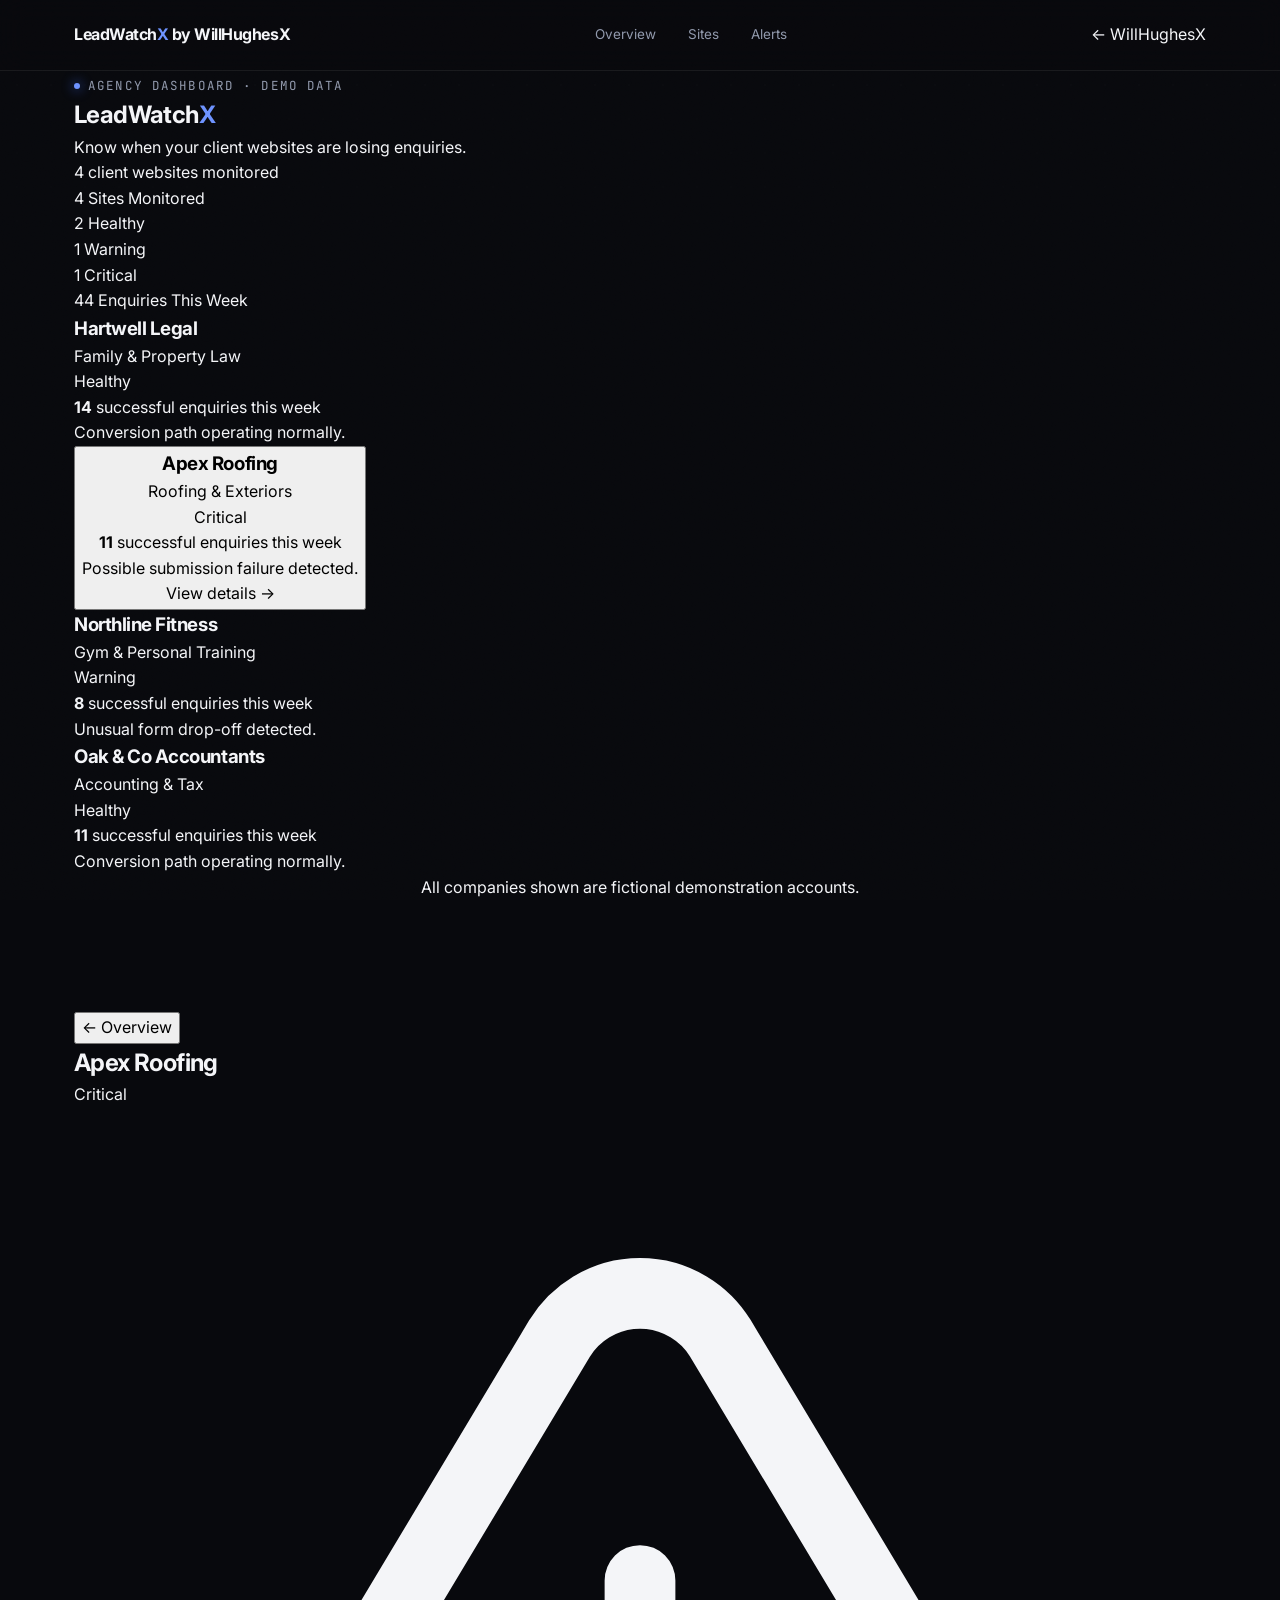
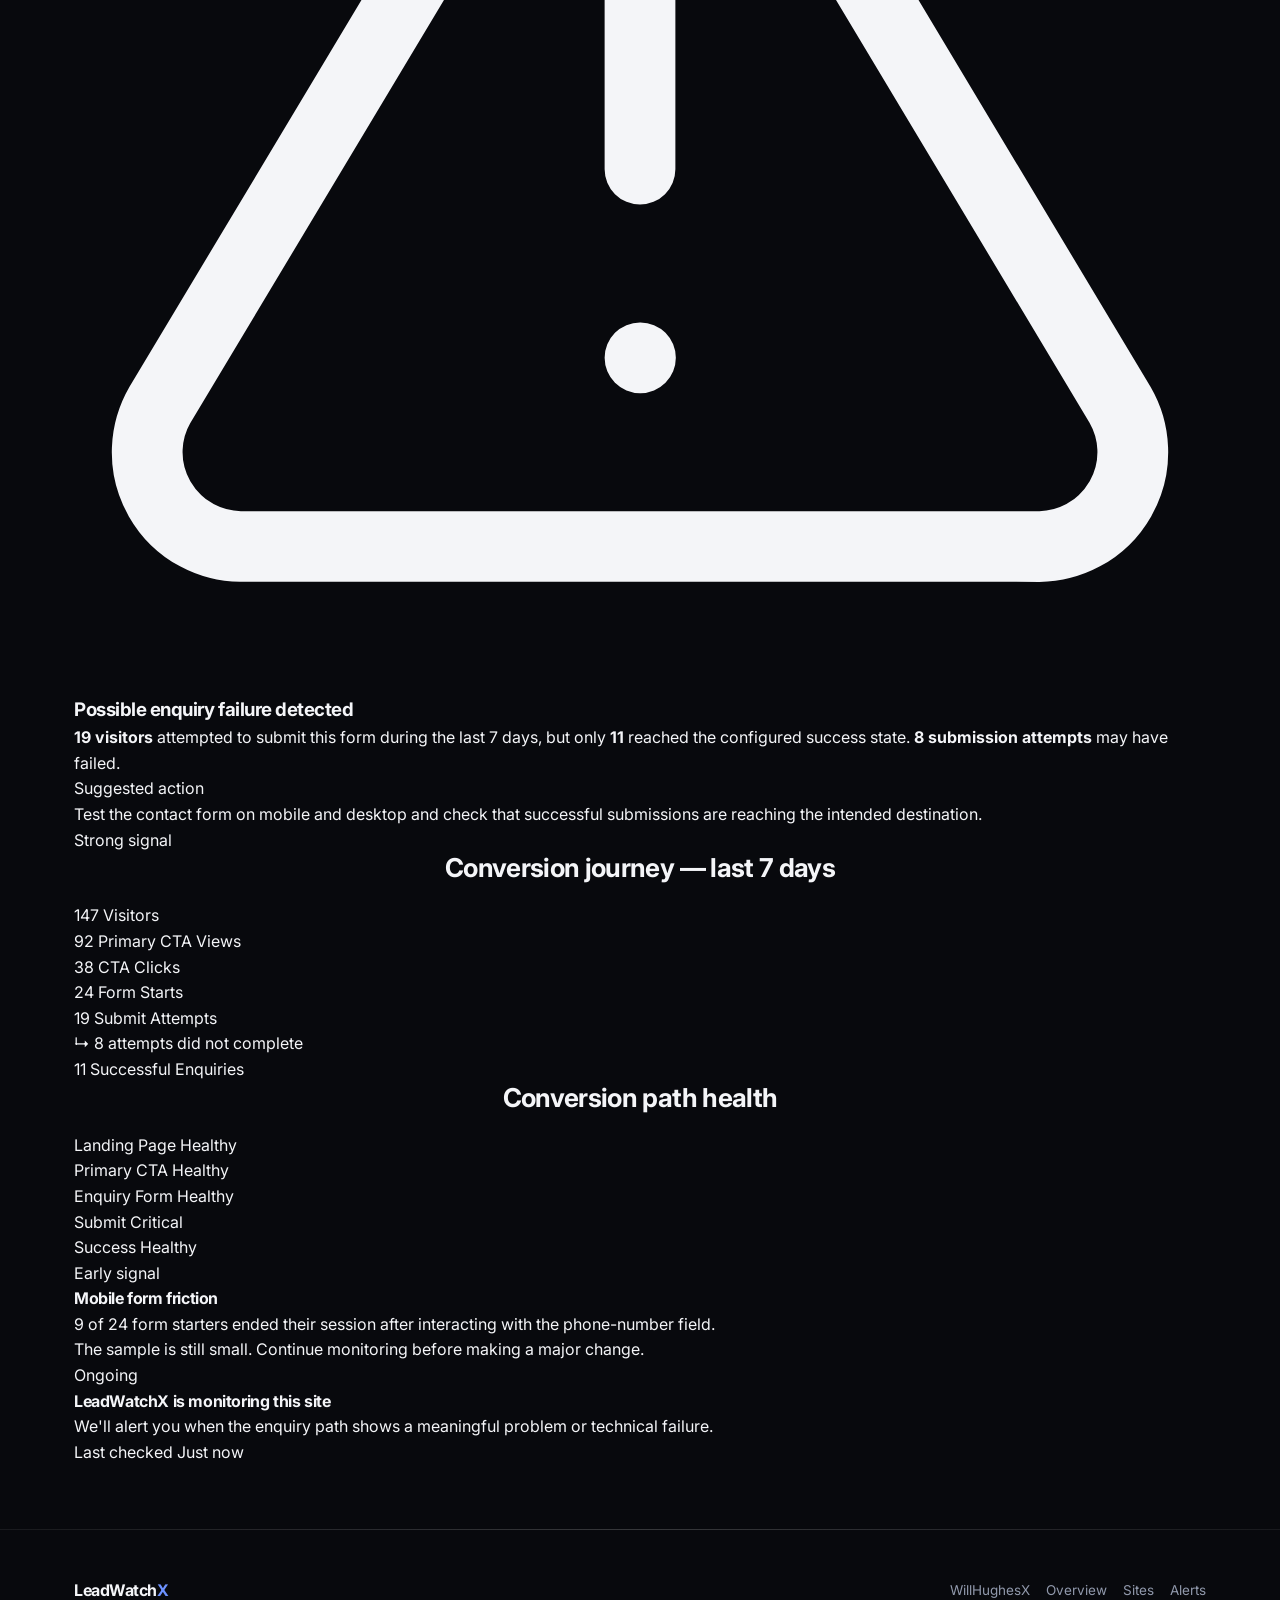
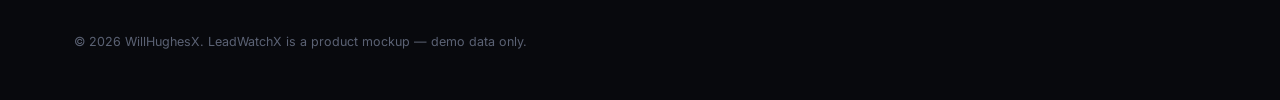
==== WillHughesxLandingPage/leadwatchx/index.html @ d52bceb2 "Add initial HTML structure for LeadWatchX page" ====
<!DOCTYPE html>
<html lang="en">
<head>
<meta charset="UTF-8">
<meta name="viewport" content="width=device-width, initial-scale=1.0">
<title>LeadWatchX — Know when your client websites are losing enquiries</title>
<meta name="description" content="LeadWatchX monitors your client websites' enquiry paths and tells you the moment one starts leaking leads. A product mockup by WillHughesX.">
<meta name="robots" content="noindex">

<link rel="preconnect" href="https://fonts.googleapis.com">
<link rel="preconnect" href="https://fonts.gstatic.com" crossorigin>
<link href="https://fonts.googleapis.com/css2?family=Inter:wght@400;500;600;700;800&family=JetBrains+Mono:wght@400;500&display=swap" rel="stylesheet">

<link rel="stylesheet" href="../styles.css">
<link rel="stylesheet" href="leadwatchx.css">
</head>
<body>

<a class="skip-link" href="#main">Skip to content</a>

<div class="grain" aria-hidden="true"></div>
<div class="spotlight" id="spotlight" aria-hidden="true"></div>

<!-- ==========================================================
     NAV — same structural pattern as the WillHughesX homepage nav,
     re-branded for the product.
     ========================================================== -->
<header class="nav" id="nav">
  <div class="nav__inner">
    <a href="#top" class="nav__logo lwx-nav__brand">
      LeadWatch<span class="nav__logo-accent">X</span>
      <span class="lwx-nav__by">by WillHughesX</span>
    </a>

    <nav class="nav__links" id="nav-links">
      <a href="#top" data-lwx-nav="overview">Overview</a>
      <a href="#sites" data-lwx-nav="overview">Sites</a>
      <a href="#view-detail" data-lwx-open="apex">Alerts</a>
    </nav>

    <div class="nav__actions">
      <a href="../index.html" class="lwx-nav__back">← WillHughesX</a>
      <button class="nav__toggle" id="nav-toggle" aria-label="Toggle menu" aria-expanded="false">
        <span></span><span></span><span></span>
      </button>
    </div>
  </div>
</header>

<main id="main">

  <!-- ==========================================================
       VIEW 1 — AGENCY OVERVIEW
       ========================================================== -->
  <section class="lwx-view is-active" id="view-overview">

    <div class="lwx-header" id="top">
      <div class="lwx-header__bg" aria-hidden="true"></div>
      <div class="container lwx-header__inner">
        <p class="eyebrow eyebrow--center"><span class="eyebrow__dot" aria-hidden="true"></span>Agency Dashboard · Demo Data</p>
        <h1 class="lwx-header__title">LeadWatch<span class="text-accent">X</span></h1>
        <p class="lwx-header__sub">Know when your client websites are losing enquiries.</p>
        <p class="lwx-header__meta">4 client websites monitored</p>
      </div>
    </div>

    <div class="container">

      <!-- Summary cards -->
      <div class="lwx-summary">
        <div class="lwx-stat">
          <span class="lwx-stat__value">4</span>
          <span class="lwx-stat__label">Sites Monitored</span>
        </div>
        <div class="lwx-stat lwx-stat--green">
          <span class="lwx-stat__value">2</span>
          <span class="lwx-stat__label">Healthy</span>
        </div>
        <div class="lwx-stat lwx-stat--amber">
          <span class="lwx-stat__value">1</span>
          <span class="lwx-stat__label">Warning</span>
        </div>
        <div class="lwx-stat lwx-stat--red">
          <span class="lwx-stat__value">1</span>
          <span class="lwx-stat__label">Critical</span>
        </div>
        <div class="lwx-stat">
          <span class="lwx-stat__value">44</span>
          <span class="lwx-stat__label">Enquiries This Week</span>
        </div>
      </div>

      <!-- Site cards -->
      <div class="lwx-sites" id="sites">

        <div class="lwx-site-card">
          <div class="lwx-site-card__top">
            <div>
              <h3 class="lwx-site-card__name">Hartwell Legal</h3>
              <span class="lwx-site-card__industry">Family &amp; Property Law</span>
            </div>
            <span class="lwx-status lwx-status--healthy"><span class="lwx-status__dot" aria-hidden="true"></span>Healthy</span>
          </div>
          <p class="lwx-site-card__stat"><b>14</b> successful enquiries this week</p>
          <p class="lwx-site-card__msg">Conversion path operating normally.</p>
        </div>

        <button class="lwx-site-card lwx-site-card--clickable" type="button" data-lwx-open="apex" aria-controls="view-detail">
          <div class="lwx-site-card__top">
            <div>
              <h3 class="lwx-site-card__name">Apex Roofing</h3>
              <span class="lwx-site-card__industry">Roofing &amp; Exteriors</span>
            </div>
            <span class="lwx-status lwx-status--critical"><span class="lwx-status__dot" aria-hidden="true"></span>Critical</span>
          </div>
          <p class="lwx-site-card__stat"><b>11</b> successful enquiries this week</p>
          <p class="lwx-site-card__msg">Possible submission failure detected.</p>
          <span class="lwx-site-card__cta">View details <span aria-hidden="true">→</span></span>
        </button>

        <div class="lwx-site-card">
          <div class="lwx-site-card__top">
            <div>
              <h3 class="lwx-site-card__name">Northline Fitness</h3>
              <span class="lwx-site-card__industry">Gym &amp; Personal Training</span>
            </div>
            <span class="lwx-status lwx-status--warning"><span class="lwx-status__dot" aria-hidden="true"></span>Warning</span>
          </div>
          <p class="lwx-site-card__stat"><b>8</b> successful enquiries this week</p>
          <p class="lwx-site-card__msg">Unusual form drop-off detected.</p>
        </div>

        <div class="lwx-site-card">
          <div class="lwx-site-card__top">
            <div>
              <h3 class="lwx-site-card__name">Oak &amp; Co Accountants</h3>
              <span class="lwx-site-card__industry">Accounting &amp; Tax</span>
            </div>
            <span class="lwx-status lwx-status--healthy"><span class="lwx-status__dot" aria-hidden="true"></span>Healthy</span>
          </div>
          <p class="lwx-site-card__stat"><b>11</b> successful enquiries this week</p>
          <p class="lwx-site-card__msg">Conversion path operating normally.</p>
        </div>

      </div>

      <p class="lwx-header__meta" style="text-align:center; margin-bottom: var(--space-10);">All companies shown are fictional demonstration accounts.</p>

    </div>
  </section>

  <!-- ==========================================================
       VIEW 2 — CLIENT DETAIL (Apex Roofing)
       ========================================================== -->
  <section class="lwx-view" id="view-detail">
    <div class="container" style="padding-top: var(--space-9);">

      <div class="lwx-detail-header">
        <button class="lwx-back" type="button" data-lwx-close aria-controls="view-overview">← Overview</button>
      </div>

      <div class="lwx-detail-title-row" style="margin-bottom: var(--space-9);">
        <h2 class="lwx-detail-title">Apex Roofing</h2>
        <span class="lwx-status lwx-status--critical"><span class="lwx-status__dot" aria-hidden="true"></span>Critical</span>
      </div>

      <!-- Main alert -->
      <div class="lwx-alert">
        <div class="lwx-alert__top">
          <span class="lwx-alert__icon" aria-hidden="true">
            <svg viewBox="0 0 24 24" fill="none"><path d="M12 9v4M12 17h.01M10.3 3.86 1.82 18a2 2 0 0 0 1.71 3h16.94a2 2 0 0 0 1.71-3L13.7 3.86a2 2 0 0 0-3.4 0z" stroke="currentColor" stroke-width="1.5" stroke-linecap="round" stroke-linejoin="round"/></svg>
          </span>
          <h3 class="lwx-alert__title">Possible enquiry failure detected</h3>
        </div>
        <p class="lwx-alert__desc"><b>19 visitors</b> attempted to submit this form during the last 7 days, but only <b>11</b> reached the configured success state. <b>8 submission attempts</b> may have failed.</p>

        <div class="lwx-alert__action">
          <p class="lwx-alert__action-label">Suggested action</p>
          <p class="lwx-alert__action-text">Test the contact form on mobile and desktop and check that successful submissions are reaching the intended destination.</p>
        </div>

        <span class="lwx-confidence">Strong signal</span>
      </div>

      <!-- Conversion journey -->
      <h3 class="section-title" style="text-align:center; margin-left:auto; margin-right:auto; font-size: clamp(20px, 2.6vw, 26px);">Conversion journey — last 7 days</h3>
      <div class="lwx-journey">
        <div class="lwx-journey__step">
          <span class="lwx-journey__num">147</span>
          <span class="lwx-journey__label">Visitors</span>
        </div>
        <div class="lwx-journey__step">
          <span class="lwx-journey__num">92</span>
          <span class="lwx-journey__label">Primary CTA Views</span>
        </div>
        <div class="lwx-journey__step">
          <span class="lwx-journey__num">38</span>
          <span class="lwx-journey__label">CTA Clicks</span>
        </div>
        <div class="lwx-journey__step">
          <span class="lwx-journey__num">24</span>
          <span class="lwx-journey__label">Form Starts</span>
        </div>
        <div class="lwx-journey__step lwx-journey__step--drop">
          <span class="lwx-journey__num">19</span>
          <span class="lwx-journey__label">Submit Attempts</span>
        </div>
        <div class="lwx-journey__drop-note">↳ 8 attempts did not complete</div>
        <div class="lwx-journey__step lwx-journey__step--final">
          <span class="lwx-journey__num">11</span>
          <span class="lwx-journey__label">Successful Enquiries</span>
        </div>
      </div>

      <!-- Conversion path health -->
      <h3 class="section-title" style="text-align:center; margin-left:auto; margin-right:auto; font-size: clamp(20px, 2.6vw, 26px);">Conversion path health</h3>
      <div class="lwx-path">
        <div class="lwx-path__step">
          <span class="lwx-path__dot" aria-hidden="true"></span>
          <span class="lwx-path__name">Landing Page</span>
          <span class="lwx-path__state">Healthy</span>
        </div>
        <span class="lwx-path__line" aria-hidden="true"></span>
        <div class="lwx-path__step">
          <span class="lwx-path__dot" aria-hidden="true"></span>
          <span class="lwx-path__name">Primary CTA</span>
          <span class="lwx-path__state">Healthy</span>
        </div>
        <span class="lwx-path__line" aria-hidden="true"></span>
        <div class="lwx-path__step">
          <span class="lwx-path__dot" aria-hidden="true"></span>
          <span class="lwx-path__name">Enquiry Form</span>
          <span class="lwx-path__state">Healthy</span>
        </div>
        <span class="lwx-path__line" aria-hidden="true"></span>
        <div class="lwx-path__step lwx-path__step--critical">
          <span class="lwx-path__dot" aria-hidden="true"></span>
          <span class="lwx-path__name">Submit</span>
          <span class="lwx-path__state">Critical</span>
        </div>
        <span class="lwx-path__line" aria-hidden="true"></span>
        <div class="lwx-path__step">
          <span class="lwx-path__dot" aria-hidden="true"></span>
          <span class="lwx-path__name">Success</span>
          <span class="lwx-path__state">Healthy</span>
        </div>
      </div>

      <!-- Secondary insight + monitoring -->
      <div class="lwx-secondary-grid" style="margin-bottom: var(--space-10);">
        <div class="lwx-mini-card">
          <span class="lwx-mini-card__label lwx-mini-card__label--signal">Early signal</span>
          <h4 class="lwx-mini-card__title">Mobile form friction</h4>
          <p class="lwx-mini-card__stat">9 of 24 form starters ended their session after interacting with the phone-number field.</p>
          <p class="lwx-mini-card__note">The sample is still small. Continue monitoring before making a major change.</p>
        </div>

        <div class="lwx-mini-card">
          <span class="lwx-mini-card__label lwx-mini-card__label--monitor">Ongoing</span>
          <h4 class="lwx-mini-card__title">LeadWatchX is monitoring this site</h4>
          <p class="lwx-mini-card__stat">We'll alert you when the enquiry path shows a meaningful problem or technical failure.</p>
          <div class="lwx-mini-card__check">
            <span class="lwx-mini-card__check-label">Last checked</span>
            <span class="lwx-mini-card__check-val">Just now</span>
          </div>
        </div>
      </div>

    </div>
  </section>

</main>

<footer class="footer">
  <div class="container footer__inner">
    <a href="#top" class="nav__logo">LeadWatch<span class="nav__logo-accent">X</span></a>
    <nav class="footer__nav">
      <a href="../index.html">WillHughesX</a>
      <a href="#top" data-lwx-nav="overview">Overview</a>
      <a href="#sites" data-lwx-nav="overview">Sites</a>
      <a href="#view-detail" data-lwx-open="apex">Alerts</a>
    </nav>
    <p class="footer__copy">© <span id="year"></span> WillHughesX. LeadWatchX is a product mockup — demo data only.</p>
  </div>
</footer>

<script src="../script.js"></script>
<script src="leadwatchx.js"></script>
</body>
</html>
---- WillHughesxLandingPage/styles.css ----
/* ==========================================================
   DESIGN TOKENS
   Reference system: Linear, Vercel, Raycast, Resend, Clerk, Framer.
   Near-black surface, hairline borders, one restrained accent,
   monospace metadata, one deliberate spacing scale.
   ========================================================== */
:root {
  /* Color */
  --color-bg: #08090d;
  --color-bg-elevated: #0e1016;
  --color-bg-elevated-2: #13151d;
  --color-border: rgba(255, 255, 255, 0.07);
  --color-border-strong: rgba(255, 255, 255, 0.13);
  --color-text: #f4f5f8;
  --color-text-muted: #9199ac;
  --color-text-faint: #5b6274;
  --color-accent: #3b6bff;
  --color-accent-bright: #6d92ff;
  --color-accent-dim: rgba(59, 107, 255, 0.12);
  --color-accent-border: rgba(59, 107, 255, 0.28);
  --color-accent-glow: rgba(59, 107, 255, 0.4);
  --color-muted-end: #6b7280;

  /* Type */
  --font-display: "Inter", sans-serif;
  --font-body: "Inter", sans-serif;
  --font-mono: "JetBrains Mono", monospace;

  /* Spacing scale — one system, used everywhere. Nothing outside it. */
  --space-1: 4px;
  --space-2: 8px;
  --space-3: 12px;
  --space-4: 16px;
  --space-5: 20px;
  --space-6: 24px;
  --space-7: 32px;
  --space-8: 40px;
  --space-9: 48px;
  --space-10: 64px;
  --space-11: 96px;

  /* Layout */
  --container-w: 1180px;
  --container-w-wide: 1280px;
  --radius: 12px;
  --radius-sm: 8px;
  --radius-lg: 18px;
  --section-pad: clamp(72px, 11vw, 136px);
  --section-pad-sm: clamp(56px, 8vw, 96px);

  /* Motion (unchanged system, tokenized) */
  --ease: cubic-bezier(0.16, 1, 0.3, 1);
  --transition-fast: 0.2s ease;
  --transition-base: 0.3s var(--ease);
  --transition-slow: 0.7s var(--ease);

  /* Shadows — consolidated, reused rather than re-authored per element */
  --shadow-glow-sm: 0 4px 12px -4px var(--color-accent-glow);
  --shadow-glow-md: 0 8px 24px -10px var(--color-accent-glow);
  --shadow-glow-lg: 0 10px 28px -8px var(--color-accent-glow);
  --shadow-card: 0 40px 80px -30px rgba(0, 0, 0, 0.7);
  --shadow-inset-top: inset 0 1px 0 rgba(255, 255, 255, 0.25);

  /* Shared gradient — avatars / monogram circles (testimonial + about card) */
  --accent-gradient: linear-gradient(155deg, var(--color-accent-bright), #1c3ea8);
}

/* ==========================================================
   RESET
   ========================================================== */
*, *::before, *::after { box-sizing: border-box; }
html { scroll-behavior: smooth; overflow-x: hidden; }
body {
  margin: 0;
  background: var(--color-bg);
  color: var(--color-text);
  font-family: var(--font-body);
  font-size: 16px;
  line-height: 1.6;
  -webkit-font-smoothing: antialiased;
  overflow-x: hidden;
  position: relative;
}
img { max-width: 100%; display: block; }
a { color: inherit; text-decoration: none; }
ul, ol { margin: 0; padding: 0; list-style: none; }
button { font: inherit; cursor: pointer; }
h1, h2, h3, h4 {
  font-family: var(--font-display);
  margin: 0;
  font-weight: 700;
  letter-spacing: -0.025em;
}
p { margin: 0; }

@media (prefers-reduced-motion: reduce) {
  * { animation-duration: 0.001ms !important; animation-iteration-count: 1 !important; transition-duration: 0.001ms !important; scroll-behavior: auto !important; }
}

.skip-link {
  position: absolute;
  left: -999px;
  top: 0;
  background: var(--color-accent);
  color: #fff;
  padding: var(--space-3) var(--space-4);
  z-index: 1000;
  border-radius: 0 0 var(--radius-sm) 0;
}
.skip-link:focus { left: 0; }

:focus-visible {
  outline: 2px solid var(--color-accent-bright);
  outline-offset: 2px;
}

.container {
  max-width: var(--container-w);
  margin: 0 auto;
  padding: 0 var(--space-6);
}
.container--wide { max-width: var(--container-w-wide); }

/* ==========================================================
   AMBIENT TEXTURE LAYERS (decorative, aria-hidden)
   ========================================================== */
.grain {
  position: fixed;
  inset: 0;
  z-index: 200;
  pointer-events: none;
  opacity: 0.045;
  mix-blend-mode: overlay;
  background-image: url("data:image/svg+xml;utf8,<svg xmlns='http://www.w3.org/2000/svg' width='180' height='180'><filter id='n'><feTurbulence type='fractalNoise' baseFrequency='0.9' numOctaves='2' stitchTiles='stitch'/></filter><rect width='100%25' height='100%25' filter='url(%23n)'/></svg>");
}

.spotlight {
  position: fixed;
  inset: 0;
  z-index: 1;
  pointer-events: none;
  background: radial-gradient(650px circle at var(--spot-x, 50%) var(--spot-y, 0px), rgba(109, 146, 255, 0.1), transparent 65%);
  opacity: 0;
  transition: opacity 0.4s ease;
}
.spotlight.is-active { opacity: 1; }

body::before {
  content: "";
  position: fixed;
  inset: 0;
  z-index: 0;
  pointer-events: none;
  background-image: radial-gradient(rgba(255, 255, 255, 0.05) 1px, transparent 1px);
  background-size: 34px 34px;
  mask-image: linear-gradient(180deg, rgba(0, 0, 0, 0.5), transparent 60%);
  opacity: 0.5;
}

main, header, footer { position: relative; z-index: 2; }

.text-accent {
  color: var(--color-accent-bright);
}

.eyebrow {
  display: inline-flex;
  align-items: center;
  gap: var(--space-2);
  font-family: var(--font-mono);
  font-size: 12.5px;
  letter-spacing: 0.09em;
  text-transform: uppercase;
  color: var(--color-text-muted);
  margin: 0;
}
.eyebrow--center { justify-content: center; }
.eyebrow__dot {
  width: 6px;
  height: 6px;
  border-radius: 50%;
  background: var(--color-accent-bright);
  box-shadow: 0 0 12px 2px var(--color-accent-glow);
  flex-shrink: 0;
}

.section-head {
  display: flex;
  align-items: center;
  gap: var(--space-3);
  margin: 0 0 var(--space-4);
}
.section-head--center { justify-content: center; }
.section-head__index {
  font-family: var(--font-mono);
  font-size: 12px;
  color: var(--color-accent-bright);
  border: 1px solid var(--color-border-strong);
  border-radius: 4px;
  padding: 2px 7px;
}

.section-title {
  font-size: clamp(28px, 3.6vw, 38px);
  line-height: 1.16;
  margin: 0 0 var(--space-5);
  max-width: 720px;
  color: var(--color-text);
}

/* ==========================================================
   BUTTONS
   ========================================================== */
.btn {
  position: relative;
  display: inline-flex;
  align-items: center;
  justify-content: center;
  gap: var(--space-2);
  padding: 13px var(--space-6);
  border-radius: var(--radius-sm);
  font-weight: 600;
  font-size: 14.5px;
  border: 1px solid transparent;
  transition: transform var(--transition-fast), border-color var(--transition-fast), box-shadow 0.25s ease;
  white-space: nowrap;
  isolation: isolate;
}
.btn span { position: relative; z-index: 1; }
.btn--lg { padding: 15px var(--space-7); font-size: 15px; }

.btn--primary {
  background: linear-gradient(180deg, var(--color-accent-bright), var(--color-accent));
  color: #fff;
  box-shadow: var(--shadow-inset-top), 0 1px 0 rgba(0, 0, 0, 0.2), var(--shadow-glow-md);
  overflow: hidden;
}
.btn--primary::before {
  content: "";
  position: absolute;
  inset: 0;
  z-index: 0;
  background: linear-gradient(115deg, transparent 20%, rgba(255, 255, 255, 0.35) 40%, transparent 60%);
  transform: translateX(-120%);
  transition: transform var(--transition-slow);
}
.btn--primary:hover::before { transform: translateX(120%); }
.btn--primary:hover {
  transform: translateY(-1px);
  box-shadow: var(--shadow-inset-top), 0 1px 0 rgba(0, 0, 0, 0.2), var(--shadow-glow-lg);
}
.btn--primary:active { transform: translateY(0); }

.btn--ghost {
  background: rgba(255, 255, 255, 0.02);
  color: var(--color-text);
  border-color: var(--color-border-strong);
  backdrop-filter: blur(6px);
}
.btn--ghost:hover {
  border-color: var(--color-accent-bright);
  color: var(--color-accent-bright);
  transform: translateY(-1px);
  background: var(--color-accent-dim);
}
.btn--small { padding: 9px var(--space-4); font-size: 13.5px; }
.btn--wide { width: 100%; }

.link-arrow {
  display: inline-flex;
  align-items: center;
  gap: var(--space-2);
  color: var(--color-accent-bright);
  font-weight: 600;
  font-size: 14.5px;
  border-bottom: 1px solid transparent;
  transition: border-color var(--transition-fast), gap var(--transition-fast);
}
.link-arrow:hover { border-color: var(--color-accent-bright); gap: var(--space-3); }

/* ==========================================================
   NAV
   ========================================================== */
.nav {
  position: sticky;
  top: 0;
  z-index: 100;
  background: rgba(8, 9, 13, 0.75);
  backdrop-filter: blur(14px) saturate(140%);
  border-bottom: 1px solid var(--color-border);
}
.nav__inner {
  max-width: var(--container-w);
  margin: 0 auto;
  padding: var(--space-4) var(--space-6);
  display: flex;
  align-items: center;
  justify-content: space-between;
  gap: var(--space-6);
}
.nav__logo {
  font-family: var(--font-display);
  font-weight: 700;
  font-size: 16px;
  letter-spacing: -0.03em;
}
.nav__logo-accent { color: var(--color-accent-bright); }

.nav__links {
  display: flex;
  gap: var(--space-2);
  margin: 0 auto;
}
.nav__links a {
  font-size: 13.5px;
  color: var(--color-text-muted);
  transition: color var(--transition-fast), background var(--transition-fast);
  padding: var(--space-2) var(--space-3);
  border-radius: 6px;
}
.nav__links a:hover { color: var(--color-text); background: rgba(255, 255, 255, 0.04); }

.nav__actions { display: flex; align-items: center; gap: var(--space-4); }

.nav__toggle {
  display: none;
  flex-direction: column;
  justify-content: center;
  gap: 5px;
  width: 32px;
  height: 32px;
  background: none;
  border: none;
  padding: 0;
}
.nav__toggle span {
  display: block;
  width: 100%;
  height: 2px;
  background: var(--color-text);
  border-radius: 2px;
  transition: transform var(--transition-fast), opacity var(--transition-fast);
}

/* ==========================================================
   HERO
   ========================================================== */
.hero {
  position: relative;
  padding: clamp(64px, 9vw, 104px) 0 clamp(72px, 10vw, 96px);
  overflow: hidden;
}
.hero__bg { position: absolute; inset: 0; z-index: 0; pointer-events: none; }
.hero__grid {
  position: absolute;
  inset: -1px;
  background-image:
    linear-gradient(rgba(255, 255, 255, 0.05) 1px, transparent 1px),
    linear-gradient(90deg, rgba(255, 255, 255, 0.05) 1px, transparent 1px);
  background-size: 64px 64px;
  mask-image: radial-gradient(ellipse 60% 50% at 50% 0%, black 40%, transparent 100%);
}
.hero__aurora {
  position: absolute;
  border-radius: 50%;
  filter: blur(90px);
  opacity: 0.55;
}
.hero__aurora--1 {
  width: 640px; height: 420px;
  top: -220px; left: 50%;
  transform: translateX(-64%);
  background: radial-gradient(closest-side, var(--color-accent-glow), transparent 75%);
}
.hero__aurora--2 {
  width: 480px; height: 360px;
  top: -160px; left: 50%;
  transform: translateX(20%);
  background: radial-gradient(closest-side, rgba(160, 130, 255, 0.28), transparent 75%);
}
.hero__inner { position: relative; z-index: 1; text-align: center; }
.hero__headline {
  font-size: clamp(42px, 7.2vw, 80px);
  line-height: 1.03;
  letter-spacing: -0.04em;
  margin: var(--space-6) 0;
  font-weight: 800;
}
.hero__sub {
  max-width: 540px;
  margin: 0 auto var(--space-9);
  font-size: clamp(16px, 1.8vw, 18.5px);
  color: var(--color-text-muted);
}
.hero__actions {
  display: flex;
  justify-content: center;
  gap: var(--space-4);
  flex-wrap: wrap;
  margin-bottom: var(--space-10);
}

/* ==========================================================
   FLOW DIAGRAM (hero) — connected nodes with a through-line
   ========================================================== */
.flow-diagram {
  display: flex;
  align-items: center;
  justify-content: center;
  flex-wrap: wrap;
  gap: 0;
  max-width: 920px;
  margin: 0 auto;
  padding: var(--space-5) var(--space-6);
  border: 1px solid var(--color-border);
  border-radius: var(--radius-lg);
  background: linear-gradient(180deg, rgba(255, 255, 255, 0.025), transparent);
  backdrop-filter: blur(8px);
}
.flow-diagram__node {
  display: flex;
  align-items: center;
  gap: var(--space-2);
  font-family: var(--font-mono);
  font-size: 12.5px;
  color: var(--color-text-muted);
  white-space: nowrap;
  padding: var(--space-2) var(--space-1);
}
.flow-diagram__dot {
  width: 7px;
  height: 7px;
  border-radius: 50%;
  background: var(--color-text-faint);
  flex-shrink: 0;
}
.flow-diagram__node--accent { color: var(--color-text); }
.flow-diagram__node--accent .flow-diagram__dot {
  background: var(--color-accent-bright);
  box-shadow: 0 0 10px 2px var(--color-accent-glow);
}
.flow-diagram__line {
  width: 28px;
  height: 1px;
  background: var(--color-border-strong);
  flex-shrink: 0;
  position: relative;
  overflow: hidden;
}

/* Restrained movement through the hero/behind process line — a soft
   travelling highlight, not a spinner. Off entirely under reduced motion. */
@media (prefers-reduced-motion: no-preference) {
  .flow-diagram__line::after {
    content: "";
    position: absolute;
    inset: 0;
    background: linear-gradient(90deg, transparent, var(--color-accent-bright), transparent);
    opacity: 0;
    animation: flow-line-travel 3.6s ease-in-out infinite;
  }
  .flow-diagram__node--accent .flow-diagram__dot {
    animation: flow-dot-pulse 2.4s ease-in-out infinite;
  }
}

@keyframes flow-line-travel {
  0%, 100% { opacity: 0; }
  50% { opacity: 0.9; }
}

@keyframes flow-dot-pulse {
  0%, 100% { box-shadow: 0 0 10px 2px var(--color-accent-glow); }
  50% { box-shadow: 0 0 14px 4px var(--color-accent-glow); }
}

/* ==========================================================
   TIMELINE (problem section + demo cards) — vertical connected line
   ========================================================== */
.timeline { display: flex; flex-direction: column; }
.timeline__row {
  position: relative;
  display: flex;
  align-items: center;
  gap: var(--space-3);
  padding: var(--space-2) 0;
  padding-left: var(--space-1);
}
.timeline__row:not(:last-child)::before {
  content: "";
  position: absolute;
  left: 7px;
  top: 24px;
  bottom: -9px;
  width: 1px;
  background: var(--color-border-strong);
}
.timeline__dot {
  position: relative;
  z-index: 1;
  width: 8px;
  height: 8px;
  border-radius: 50%;
  background: var(--color-bg-elevated-2);
  border: 1.5px solid var(--color-text-faint);
  flex-shrink: 0;
}
.timeline__text {
  font-family: var(--font-mono);
  font-size: 13px;
  color: var(--color-text-muted);
}
.timeline__row--end .timeline__text--end { color: var(--color-muted-end); font-style: italic; }
.timeline__dot--end { border-style: dashed; border-color: var(--color-muted-end); }
.timeline__row--accent .timeline__text--accent { color: var(--color-text); font-weight: 500; }
.timeline__dot--accent {
  background: var(--color-accent-bright);
  border-color: var(--color-accent-bright);
  box-shadow: 0 0 10px 2px var(--color-accent-glow);
}
.timeline--demo .timeline__text { font-size: 13px; }

/* Automated-response cards read like a log: timestamps flush right */
.timeline--log .timeline__row { justify-content: space-between; }
.timeline__time {
  font-family: var(--font-mono);
  font-size: 11px;
  color: var(--color-text-faint);
  flex-shrink: 0;
}

/* Follow-up sequence: day markers replace the plain dot */
.timeline--days .timeline__row:not(:last-child)::before { left: 11px; }
.timeline__day {
  position: relative;
  z-index: 1;
  display: inline-flex;
  align-items: center;
  justify-content: center;
  min-width: 22px;
  height: 22px;
  padding: 0 5px;
  border-radius: 6px;
  background: var(--color-bg-elevated-2);
  border: 1px solid var(--color-border-strong);
  font-family: var(--font-mono);
  font-size: 10.5px;
  color: var(--color-text-faint);
  flex-shrink: 0;
}
.timeline__day--accent {
  background: var(--color-accent-dim);
  border-color: var(--color-accent-border);
  color: var(--color-accent-bright);
}

/* Qualification-flow routing outcome: a small branch indicator */
.routing {
  position: relative;
  display: flex;
  align-items: center;
  gap: var(--space-2);
  margin-top: var(--space-2);
  padding-left: 24px;
}
.routing__line {
  position: absolute;
  left: 7px;
  top: -13px;
  height: 13px;
  width: 1px;
  background: var(--color-border-strong);
}
.routing__pill {
  font-family: var(--font-mono);
  font-size: 11.5px;
  color: var(--color-text-faint);
  border: 1px solid var(--color-border-strong);
  border-radius: 999px;
  padding: 3px 10px;
}
.routing__pill--solid {
  color: var(--color-accent-bright);
  border-color: var(--color-accent-border);
  background: var(--color-accent-dim);
}

/* ==========================================================
   PROBLEM SECTION
   ========================================================== */
.problem { padding: var(--section-pad) 0; }
.problem__intro {
  max-width: 600px;
  color: var(--color-text-muted);
  margin: 0 0 var(--space-9);
}
.problem__flows {
  display: grid;
  grid-template-columns: 1fr 1fr;
  gap: var(--space-4);
}
.problem-flow {
  background: linear-gradient(180deg, var(--color-bg-elevated), var(--color-bg-elevated) 60%, transparent);
  border: 1px solid var(--color-border);
  border-radius: var(--radius);
  padding: var(--space-6);
  height: 100%;
  transition: border-color var(--transition-base), transform var(--transition-base);
}
.problem-flow:hover { border-color: var(--color-border-strong); transform: translateY(-2px); }
.problem-flow__title {
  font-size: 15px;
  font-weight: 600;
  color: var(--color-text);
  margin: 0 0 var(--space-4);
  letter-spacing: -0.01em;
}

/* ==========================================================
   BENTO GRID (What I Build + System Demonstrations)
   ========================================================== */
.build__intro {
  max-width: 600px;
  color: var(--color-text-muted);
  /* Deliberately more room here than a typical intro paragraph — the
     four-card grid needs space to read as its own beat, not a
     continuation of the paragraph above it. */
  margin: 0 0 var(--space-10);
}

.bento {
  display: grid;
  grid-template-columns: repeat(3, 1fr);
  gap: var(--space-4);
}
.bento-card {
  position: relative;
  display: flex;
  flex-direction: column;
  height: 100%;
  background: var(--color-bg-elevated);
  border: 1px solid var(--color-border);
  border-radius: var(--radius);
  padding: var(--space-6);
  transition: border-color var(--transition-base), transform var(--transition-base), background var(--transition-base);
}
.bento-card:hover {
  border-color: var(--color-border-strong);
  transform: translateY(-2px);
  background: var(--color-bg-elevated-2);
}
.bento-card__icon {
  display: inline-flex;
  align-items: center;
  justify-content: center;
  width: 40px;
  height: 40px;
  border-radius: 10px;
  background: var(--color-accent-dim);
  border: 1px solid var(--color-accent-border);
  color: var(--color-accent-bright);
  margin-bottom: var(--space-4);
}
.bento-card__icon svg { width: 20px; height: 20px; }
.bento-card__num {
  display: block;
  font-family: var(--font-mono);
  font-size: 12px;
  color: var(--color-text-faint);
  margin-bottom: var(--space-2);
}
.bento-card__title { font-size: 17px; margin: 0 0 var(--space-2); }
.bento-card__desc { color: var(--color-text-muted); font-size: 14.5px; line-height: 1.55; }
.bento-card__outcome {
  display: flex;
  align-items: center;
  gap: var(--space-2);
  margin-top: auto;
  padding-top: var(--space-5);
  font-size: 12.5px;
  color: var(--color-text-faint);
}
.bento-card__outcome-dot {
  width: 5px;
  height: 5px;
  border-radius: 50%;
  background: var(--color-accent-bright);
  box-shadow: 0 0 8px 1px var(--color-accent-glow);
  flex-shrink: 0;
}

.bento--build { grid-template-columns: repeat(4, 1fr); }
.bento--demos { grid-template-columns: repeat(2, 1fr); }

/* ==========================================================
   WORK / FEATURED PROJECT
   ========================================================== */
.work { padding: var(--section-pad) 0; }

.project {
  display: grid;
  grid-template-columns: 1.3fr 1fr;
  gap: var(--space-10);
  align-items: start;
  margin-bottom: var(--space-8);
}

.project__media { position: relative; }
.project__glow {
  position: absolute;
  inset: -40px;
  background: radial-gradient(closest-side, var(--color-accent-glow), transparent 70%);
  opacity: 0.25;
  filter: blur(40px);
  z-index: 0;
}

.project__content { padding-top: var(--space-2); }
.project__tag {
  font-family: var(--font-mono);
  font-size: 11.5px;
  letter-spacing: 0.04em;
  text-transform: uppercase;
  color: var(--color-accent-bright);
  margin: 0 0 var(--space-4);
}

/* Shared refined tag/pill component — used for factual project meta
   and About's capability tags. Deliberately quiet, not a colourful
   SaaS badge: hairline border, muted text, no fill. */
.tag-list {
  display: flex;
  flex-wrap: wrap;
  gap: var(--space-2);
}
.tag {
  font-family: var(--font-mono);
  font-size: 11.5px;
  letter-spacing: 0.02em;
  color: var(--color-text-muted);
  border: 1px solid var(--color-border-strong);
  border-radius: 999px;
  padding: 5px 12px;
  background: rgba(255, 255, 255, 0.015);
  transition: border-color var(--transition-fast), color var(--transition-fast);
}
.tag:hover { border-color: var(--color-accent-border); color: var(--color-text); }

.project__meta { margin: 0 0 var(--space-6); }

.project__block { margin-bottom: var(--space-5); }
.project__block:last-of-type { margin-bottom: var(--space-6); }
.project__label {
  font-family: var(--font-mono);
  font-size: 12px;
  text-transform: uppercase;
  letter-spacing: 0.04em;
  color: var(--color-text-faint);
  margin: 0 0 var(--space-2);
  font-weight: 500;
}
.project__desc { color: var(--color-text-muted); margin: 0; max-width: 440px; }

/* ---- Browser mockup shell ---- */
.mockup {
  position: relative;
  z-index: 1;
  border-radius: var(--radius);
  overflow: hidden;
  background: var(--color-bg-elevated);
  border: 1px solid var(--color-border-strong);
  box-shadow: var(--shadow-card);
  width: 100%;
}
.mockup__bar {
  display: flex;
  align-items: center;
  gap: var(--space-2);
  padding: var(--space-3) var(--space-4);
  background: var(--color-bg-elevated-2);
  border-bottom: 1px solid var(--color-border);
}
.mockup__bar span {
  width: 9px; height: 9px;
  border-radius: 50%;
  background: var(--color-border-strong);
}
.mockup__url {
  margin-left: var(--space-2);
  font-family: var(--font-mono);
  font-size: 12px;
  color: var(--color-text-faint);
  background: var(--color-bg);
  padding: 4px var(--space-3);
  border-radius: 20px;
  flex: 1;
}
.mockup__screen {
  position: relative;
  aspect-ratio: 16 / 10;
  background: linear-gradient(160deg, #171c28, #0d1017);
  display: flex;
  align-items: center;
  justify-content: center;
}
.mockup__screen img {
  width: 100%;
  height: 100%;
  object-fit: contain;
  object-position: center;
  transition: transform var(--transition-slow);
}
.mockup:hover .mockup__screen img { transform: scale(1.025); }
.mockup__screen--empty { display: flex; align-items: center; justify-content: center; }
.mockup__placeholder-label {
  display: none;
  position: absolute;
  inset: 0;
  align-items: center;
  justify-content: center;
  text-align: center;
  padding: var(--space-5);
  font-family: var(--font-mono);
  font-size: 12px;
  color: var(--color-text-faint);
}
.mockup__screen--empty .mockup__placeholder-label { display: flex; }

/* ==========================================================
   TESTIMONIAL (card inside Work section)
   ========================================================== */
.testimonial {
  max-width: 760px;
  margin: 0 auto;
  text-align: center;
  padding: var(--space-6) var(--space-9);
  border: 1px solid var(--color-border);
  border-radius: var(--radius-lg);
  background: linear-gradient(180deg, rgba(255, 255, 255, 0.025), transparent);
}
.testimonial__mark { width: 26px; height: 20px; fill: var(--color-accent-bright); margin: 0 auto var(--space-4); opacity: 0.85; }
.testimonial__quote {
  font-size: clamp(17px, 2.2vw, 20px);
  line-height: 1.5;
  margin: 0 0 var(--space-5);
  color: var(--color-text);
  font-weight: 500;
  letter-spacing: -0.01em;
}
.testimonial__byline {
  display: flex;
  align-items: center;
  justify-content: center;
  gap: var(--space-3);
}
.testimonial__avatar {
  display: inline-flex;
  align-items: center;
  justify-content: center;
  width: 34px;
  height: 34px;
  border-radius: 50%;
  background: var(--accent-gradient);
  color: #fff;
  font-family: var(--font-mono);
  font-size: 12px;
  font-weight: 600;
}
.testimonial__author { font-size: 14px; color: var(--color-text); text-align: left; }
.testimonial__author span { display: block; color: var(--color-text-faint); font-size: 12.5px; margin-top: 1px; }

/* ==========================================================
   SYSTEM DEMONSTRATIONS
   ========================================================== */
.demos { padding: var(--section-pad) 0; }
.demos__intro {
  max-width: 600px;
  color: var(--color-text-muted);
  margin: 0 0 var(--space-4);
}
.demos__note {
  max-width: 600px;
  color: var(--color-text-faint);
  font-family: var(--font-mono);
  font-size: 13px;
  margin: 0 0 var(--space-9);
}
.demo-card {
  display: flex;
  flex-direction: column;
  height: 100%;
  background: var(--color-bg-elevated);
  border: 1px solid var(--color-border);
  border-radius: var(--radius);
  padding: var(--space-6);
  transition: border-color var(--transition-base), transform var(--transition-base);
}
.demo-card:hover { border-color: var(--color-border-strong); transform: translateY(-2px); }
.demo-card__label {
  display: inline-block;
  align-self: flex-start;
  font-family: var(--font-mono);
  font-size: 10.5px;
  letter-spacing: 0.05em;
  text-transform: uppercase;
  color: var(--color-accent-bright);
  background: var(--color-accent-dim);
  border: 1px solid var(--color-accent-border);
  border-radius: 999px;
  padding: 4px 11px;
  margin-bottom: var(--space-4);
}
.demo-card__title { font-size: 16px; margin: 0 0 var(--space-5); font-weight: 600; }
.demo-card__caption {
  margin-top: auto;
  padding-top: var(--space-4);
  font-size: 12.5px;
  color: var(--color-text-faint);
  font-style: italic;
}
.demo-card .routing { margin-top: auto; }

.demo-card--terminal { padding: 0; overflow: hidden; }
.demo-card--terminal .demo-card__label,
.demo-card--terminal .demo-card__title { margin-left: var(--space-6); }
.demo-card--terminal .demo-card__label { margin-top: var(--space-6); }
.demo-card--terminal .demo-card__caption { margin-left: var(--space-6); margin-bottom: var(--space-6); }

.demo-table { font-size: 13px; }
.demo-table__chrome {
  display: flex;
  align-items: center;
  gap: var(--space-2);
  padding: var(--space-3) var(--space-4);
  background: var(--color-bg-elevated-2);
  border-bottom: 1px solid var(--color-border);
  border-top: 1px solid var(--color-border);
  margin-top: var(--space-5);
}
.demo-table__chrome span {
  width: 9px; height: 9px;
  border-radius: 50%;
  background: var(--color-border-strong);
}
.demo-table__url {
  margin-left: var(--space-2);
  font-family: var(--font-mono);
  font-size: 11px;
  color: var(--color-text-faint);
  background: var(--color-bg);
  padding: 3px var(--space-3);
  border-radius: 20px;
}
.demo-table__row {
  display: grid;
  grid-template-columns: 1.3fr 1fr 1fr 0.9fr;
  gap: var(--space-3);
  padding: var(--space-3) var(--space-6);
  border-bottom: 1px solid var(--color-border);
  font-family: var(--font-mono);
  font-size: 12.5px;
  align-items: center;
}
.demo-table__row:last-child { border-bottom: none; }
.demo-table__row--head {
  color: var(--color-text-faint);
  font-size: 10.5px;
  text-transform: uppercase;
  letter-spacing: 0.04em;
}
.demo-table__pill {
  display: inline-block;
  color: var(--color-text-faint);
  border: 1px solid var(--color-border-strong);
  border-radius: 999px;
  padding: 2px 10px;
  font-size: 11px;
  width: fit-content;
}
.demo-table__pill--solid {
  color: var(--color-accent-bright);
  border-color: var(--color-accent-border);
  background: var(--color-accent-dim);
}

/* ==========================================================
   BEHIND THE SYSTEM — centered, reuses .flow-diagram as-is
   ========================================================== */
.behind { padding: var(--section-pad-sm) 0; }
.behind__inner { text-align: center; }
.behind .section-head { margin: 0 0 var(--space-4); }
.behind .section-title { margin-left: auto; margin-right: auto; }
.behind__intro {
  max-width: 560px;
  margin: 0 auto var(--space-8);
  color: var(--color-text-muted);
}
.behind__note {
  max-width: 560px;
  margin: 0 auto;
  color: var(--color-text-faint);
  font-size: 13.5px;
}

/* System flow — a genuine vertical pipeline rather than a horizontal
   status bar. Each stage is its own step (same card language as the
   rest of the site); a connector with a directional arrow ties them
   together so the sequence reads top-to-bottom, like a real system. */
.system-flow {
  display: flex;
  flex-direction: column;
  align-items: stretch;
  max-width: 360px;
  margin: 0 auto var(--space-8);
}
.system-flow__step {
  position: relative;
  z-index: 1;
  display: flex;
  align-items: center;
  gap: var(--space-4);
  padding: var(--space-4) var(--space-5);
  border: 1px solid var(--color-border);
  border-radius: var(--radius);
  background: var(--color-bg-elevated);
  text-align: left;
  transition: border-color var(--transition-base), transform var(--transition-base), background var(--transition-base);
}
.system-flow__step:hover {
  border-color: var(--color-border-strong);
  transform: translateY(-2px);
  background: var(--color-bg-elevated-2);
}
.system-flow__step--accent {
  border-color: var(--color-accent-border);
  background: linear-gradient(180deg, var(--color-accent-dim), var(--color-bg-elevated) 75%);
}
.system-flow__step--accent .system-flow__label { color: var(--color-text); }
.system-flow__icon {
  display: inline-flex;
  align-items: center;
  justify-content: center;
  width: 36px;
  height: 36px;
  border-radius: 10px;
  background: var(--color-accent-dim);
  border: 1px solid var(--color-accent-border);
  color: var(--color-accent-bright);
  flex-shrink: 0;
}
.system-flow__icon svg { width: 18px; height: 18px; }
.system-flow__label {
  font-size: 14.5px;
  font-weight: 600;
  color: var(--color-text-muted);
  letter-spacing: -0.005em;
}
.system-flow__step--accent .system-flow__icon {
  color: var(--color-accent-bright);
  box-shadow: 0 0 10px 2px var(--color-accent-glow);
}
.system-flow__connector {
  position: relative;
  height: 30px;
  display: flex;
  align-items: center;
  justify-content: center;
  color: var(--color-text-faint);
}
.system-flow__connector::before {
  content: "";
  position: absolute;
  top: -1px;
  bottom: -1px;
  left: 50%;
  width: 1px;
  background: var(--color-border-strong);
  transform: translateX(-50%);
}
.system-flow__connector svg {
  position: relative;
  width: 22px;
  height: 22px;
  padding: 4px;
  border-radius: 50%;
  background: var(--color-bg);
}

/* ==========================================================
   PROCESS / HOW IT WORKS — connected timeline
   ========================================================== */
.process { padding: var(--section-pad) 0; }
.process__list {
  position: relative;
  display: grid;
  grid-template-columns: repeat(3, 1fr);
  gap: var(--space-7);
  margin-top: var(--space-9);
}
.process__list::before {
  content: "";
  position: absolute;
  top: 20px;
  left: calc(100% / 6);
  right: calc(100% / 6);
  height: 1px;
  background: linear-gradient(90deg, transparent, var(--color-border-strong) 15%, var(--color-border-strong) 85%, transparent);
  z-index: 0;
}
.process__item { position: relative; }
.process__num {
  position: relative;
  z-index: 1;
  display: inline-flex;
  align-items: center;
  justify-content: center;
  width: 40px;
  height: 40px;
  border-radius: 50%;
  background: var(--color-bg-elevated-2);
  border: 1px solid var(--color-border-strong);
  font-family: var(--font-mono);
  font-size: 13px;
  color: var(--color-accent-bright);
  margin-bottom: var(--space-5);
}
.process__item h3 { font-size: 18px; margin: 0 0 var(--space-3); font-weight: 600; }
.process__item p { color: var(--color-text-muted); font-size: 14.5px; max-width: 320px; }

/* ==========================================================
   ABOUT — deliberately smaller and narrower: a brief, quiet beat
   ========================================================== */
.about {
  padding: var(--section-pad) 0;
  background: var(--color-bg-elevated);
  border-top: 1px solid var(--color-border);
  border-bottom: 1px solid var(--color-border);
}
.about__grid {
  display: grid;
  grid-template-columns: 1.4fr 1fr;
  gap: var(--space-10);
  align-items: center;
}
.about__inner { max-width: 480px; }
.about__text {
  color: var(--color-text-muted);
  font-size: 15.5px;
  margin: 0 0 var(--space-4);
  line-height: 1.65;
}
.about__tags { margin: var(--space-2) 0 var(--space-5); }
.about__location {
  color: var(--color-text-faint);
  font-family: var(--font-mono);
  font-size: 12.5px;
}

/* Builder profile card — deliberately not a fake photograph: a quiet
   monogram treatment that reuses the same card/glow language as the
   rest of the site. */
.about__card {
  position: relative;
  overflow: hidden;
  padding: var(--space-8) var(--space-7);
  border: 1px solid var(--color-border);
  border-radius: var(--radius-lg);
  background: linear-gradient(180deg, var(--color-bg-elevated-2), rgba(19, 21, 29, 0.4));
  text-align: center;
  transition: border-color var(--transition-base), transform var(--transition-base);
}
.about__card:hover { border-color: var(--color-border-strong); transform: translateY(-2px); }
.about__card-glow {
  position: absolute;
  top: -50px;
  left: 50%;
  transform: translateX(-50%);
  width: 260px;
  height: 260px;
  background: radial-gradient(closest-side, var(--color-accent-glow), transparent 70%);
  opacity: 0.32;
  filter: blur(34px);
  pointer-events: none;
}

/* Builder profile photo — a real, understated portrait rather than a
   placeholder. Rounded to match the site's card radius, hairline
   border, subtle bottom fade so it settles into the card. */
.about__portrait {
  position: relative;
  z-index: 1;
  width: 220px;
  aspect-ratio: 4 / 5;
  margin: 0 auto var(--space-5);
  border-radius: var(--radius);
  overflow: hidden;
  border: 1px solid var(--color-border-strong);
  box-shadow: var(--shadow-card);
  background: var(--color-bg-elevated-2);
}
.about__portrait img {
  width: 100%;
  height: 100%;
  object-fit: cover;
  display: block;
  transition: transform var(--transition-slow);
}
.about__card:hover .about__portrait img { transform: scale(1.04); }
.about__portrait::after {
  content: "";
  position: absolute;
  inset: 0;
  background: linear-gradient(180deg, transparent 62%, rgba(8, 9, 13, 0.45));
  pointer-events: none;
}
.about__card-name {
  position: relative;
  z-index: 1;
  font-size: 16px;
  font-weight: 600;
  color: var(--color-text);
  margin: 0 0 4px;
}
.about__card-role {
  position: relative;
  z-index: 1;
  font-family: var(--font-mono);
  font-size: 12.5px;
  color: var(--color-text-faint);
}

/* ==========================================================
   CONTACT / FINAL CTA
   ========================================================== */
.contact {
  position: relative;
  padding: var(--section-pad) 0;
  text-align: center;
  overflow: hidden;
}
.contact__bg {
  position: absolute;
  top: 0; left: 50%;
  transform: translateX(-50%);
  width: 800px; height: 500px;
  background: radial-gradient(closest-side, var(--color-accent-glow), transparent 72%);
  opacity: 0.28;
  filter: blur(80px);
  pointer-events: none;
}
.contact__inner { position: relative; z-index: 1; }
.contact .section-title { margin-left: auto; margin-right: auto; }
.contact__sub {
  max-width: 460px;
  margin: 0 auto var(--space-6);
  color: var(--color-text-muted);
}
.contact__reassurance {
  display: flex;
  justify-content: center;
  gap: var(--space-6);
  flex-wrap: wrap;
  margin: 0 0 var(--space-9);
}
.contact__reassurance li {
  font-family: var(--font-mono);
  font-size: 12.5px;
  color: var(--color-text-muted);
  position: relative;
  padding-left: var(--space-4);
}
.contact__reassurance li::before {
  content: "";
  position: absolute;
  left: 0;
  top: 50%;
  transform: translateY(-50%);
  width: 6px;
  height: 6px;
  border-radius: 50%;
  background: var(--color-accent-bright);
  box-shadow: 0 0 8px 1px var(--color-accent-glow);
}
.contact__card {
  max-width: 560px;
  margin: 0 auto;
  padding: var(--space-8);
  border: 1px solid var(--color-border);
  border-radius: var(--radius-lg);
  background: linear-gradient(180deg, var(--color-bg-elevated), rgba(14, 16, 22, 0.4));
  text-align: left;
  position: relative;
}
.contact__card::before {
  content: "";
  position: absolute;
  top: -1px; left: 10%; right: 10%;
  height: 1px;
  background: linear-gradient(90deg, transparent, var(--color-accent-bright), transparent);
  opacity: 0.6;
}
.contact__form {
  display: flex;
  flex-direction: column;
  gap: var(--space-5);
}
.hidden-field { position: absolute; left: -9999px; }
.form-row { display: flex; flex-direction: column; gap: var(--space-2); }
.form-row label { font-size: 13px; color: var(--color-text-muted); font-weight: 500; }
.form-row input,
.form-row select,
.form-row textarea {
  background: var(--color-bg);
  border: 1px solid var(--color-border-strong);
  border-radius: var(--radius-sm);
  color: var(--color-text);
  padding: 11px var(--space-4);
  font-family: var(--font-body);
  font-size: 14.5px;
  transition: border-color var(--transition-fast), box-shadow var(--transition-fast);
}
.form-row input:focus,
.form-row select:focus,
.form-row textarea:focus {
  outline: none;
  border-color: var(--color-accent-bright);
  box-shadow: 0 0 0 3px var(--color-accent-dim);
}
.form-row textarea { resize: vertical; }
.contact__form-note {
  margin-top: calc(-1 * var(--space-2));
  font-size: 12.5px;
  color: var(--color-text-faint);
  text-align: center;
}

/* ==========================================================
   FOOTER
   ========================================================== */
.footer {
  position: relative;
  padding: var(--space-9) 0;
  border-top: 1px solid var(--color-border);
}
.footer::before {
  content: "";
  position: absolute;
  top: -1px; left: 0; right: 0;
  height: 1px;
  background: linear-gradient(90deg, transparent, var(--color-border-strong) 50%, transparent);
}
.footer__inner {
  display: flex;
  flex-wrap: wrap;
  align-items: center;
  justify-content: space-between;
  gap: var(--space-5);
}
.footer__nav {
  display: flex;
  gap: var(--space-4);
  flex-wrap: wrap;
  font-size: 13.5px;
  color: var(--color-text-muted);
}
.footer__nav a:hover { color: var(--color-text); }
.footer__links, .footer__socials {
  display: flex;
  gap: var(--space-4);
  font-size: 13.5px;
  color: var(--color-text-muted);
}
.footer__links a:hover, .footer__socials a:hover { color: var(--color-text); }
.footer__copy {
  width: 100%;
  font-size: 12.5px;
  color: var(--color-text-faint);
  margin-top: var(--space-2);
}

/* ==========================================================
   SCROLL REVEAL — staggered blur/fade, Framer/Linear signature
   (unchanged motion system, tokens only)
   ========================================================== */
[data-reveal] {
  opacity: 0;
  transform: translateY(18px);
  filter: blur(6px);
  transition: opacity var(--transition-slow), transform var(--transition-slow), filter var(--transition-slow);
  transition-delay: calc(var(--i, 0) * 90ms);
}
[data-reveal].is-visible { opacity: 1; transform: translateY(0); filter: blur(0); }

/* ==========================================================
   RESPONSIVE
   ========================================================== */
@media (max-width: 860px) {
  .project { grid-template-columns: 1fr; gap: var(--space-7); }
  .process__list { grid-template-columns: 1fr; gap: var(--space-9); }
  .process__list::before { display: none; }
  .bento--build { grid-template-columns: repeat(2, 1fr); }
  .bento--demos { grid-template-columns: 1fr; }
  .problem__flows { grid-template-columns: 1fr; gap: var(--space-5); }
  .testimonial { padding: var(--space-6) var(--space-7); }
  .about__grid { grid-template-columns: 1fr; gap: var(--space-8); }
  .about__inner { max-width: none; }
  .about__card { max-width: 360px; margin: 0 auto; }
}

@media (max-width: 720px) {
  .nav__links {
    position: fixed;
    top: 64px;
    left: 0;
    right: 0;
    background: var(--color-bg);
    border-bottom: 1px solid var(--color-border);
    flex-direction: column;
    gap: 0;
    padding: var(--space-2) var(--space-6) var(--space-5);
    transform: translateY(-140%);
    transition: transform 0.25s ease;
  }
  .nav__links.is-open { transform: translateY(0); }
  .nav__links a { padding: var(--space-4) 0; border-bottom: 1px solid var(--color-border); border-radius: 0; }
  .nav__toggle { display: flex; }
  .nav__actions .btn--small { display: none; }
  .bento--build { grid-template-columns: 1fr; }
  .flow-diagram { padding: var(--space-4); }
  .flow-diagram__node { font-size: 11px; }
  .flow-diagram__line { width: 16px; }
  .contact__reassurance { gap: var(--space-4); }
  .contact__card { padding: var(--space-6); }
  .demo-table__row { grid-template-columns: 1.3fr 1fr 1fr; }
  .demo-table__row span:last-child { display: none; }
  .system-flow { max-width: none; }
}
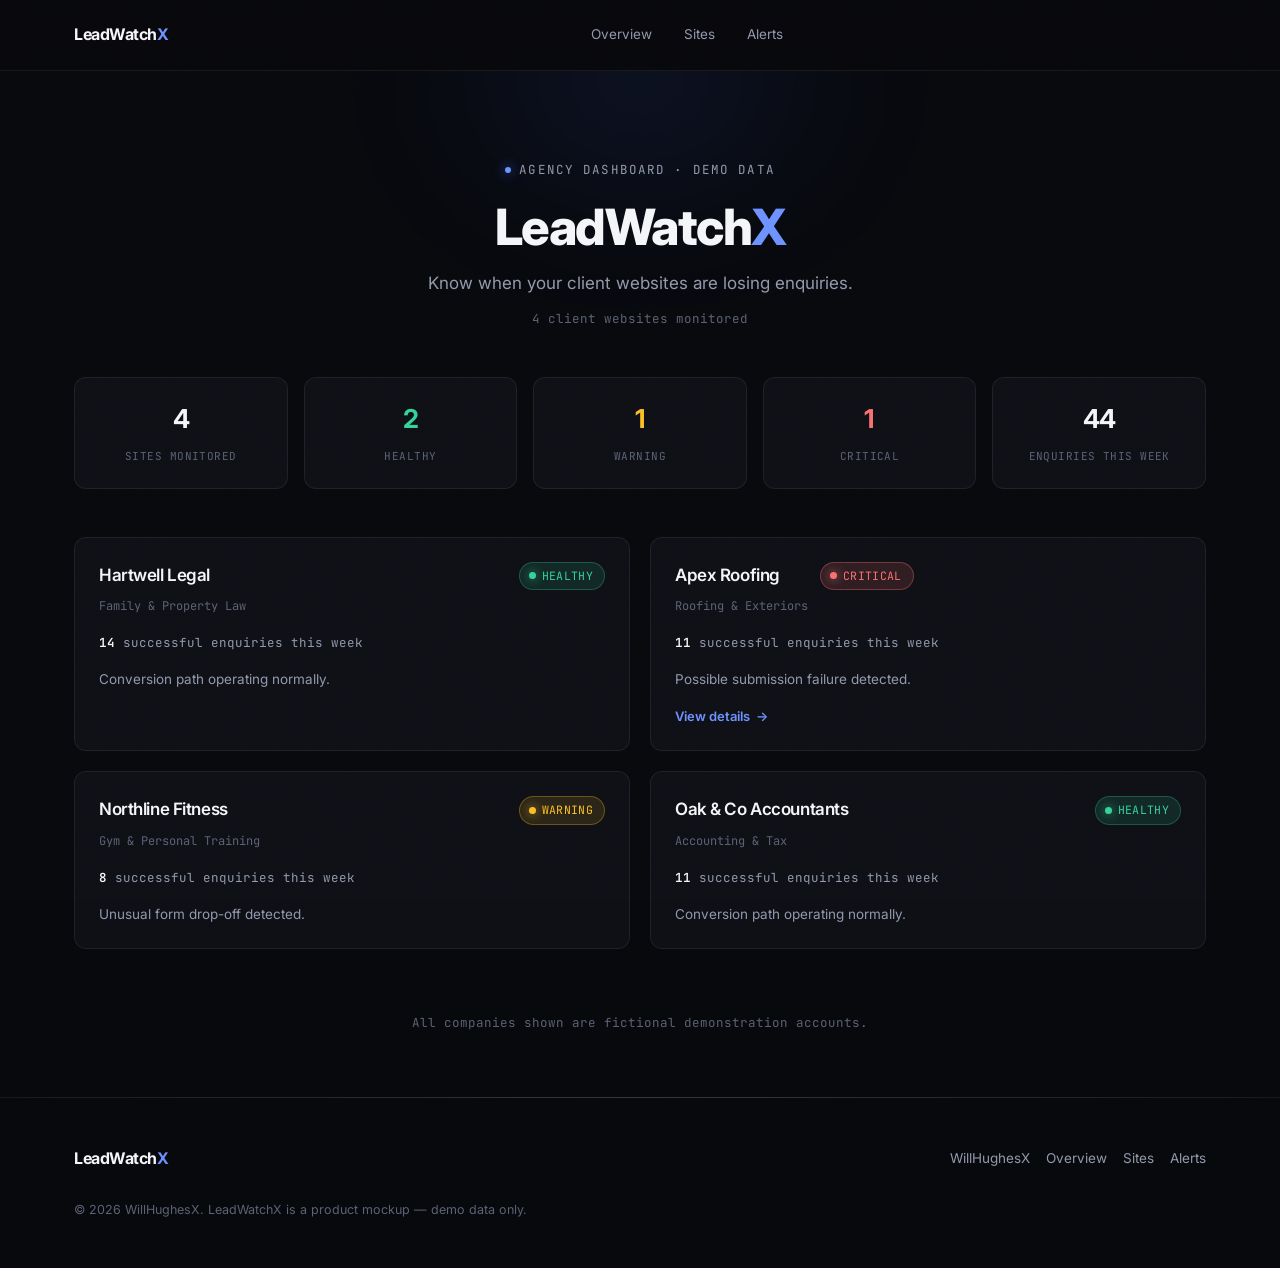
==== commit 47211f12: "Rename" ====
--- a/WillHughesxLandingPage/leadwatchx/index.html
+++ b/WillHughesxLandingPage/leadwatchx/index.html
@@ -27,19 +27,16 @@
      ========================================================== -->
 <header class="nav" id="nav">
   <div class="nav__inner">
-    <a href="#top" class="nav__logo lwx-nav__brand">
-      LeadWatch<span class="nav__logo-accent">X</span>
-      <span class="lwx-nav__by">by WillHughesX</span>
-    </a>
+    <a href="#top" class="nav__logo">LeadWatch<span class="nav__logo-accent">X</span></a>
 
     <nav class="nav__links" id="nav-links">
       <a href="#top" data-lwx-nav="overview">Overview</a>
       <a href="#sites" data-lwx-nav="overview">Sites</a>
       <a href="#view-detail" data-lwx-open="apex">Alerts</a>
+      <a href="../index.html" class="nav__link--mobile-only">← Back to WillHughesX</a>
     </nav>
 
     <div class="nav__actions">
-      <a href="../index.html" class="lwx-nav__back">← WillHughesX</a>
       <button class="nav__toggle" id="nav-toggle" aria-label="Toggle menu" aria-expanded="false">
         <span></span><span></span><span></span>
       </button>
--- a/WillHughesxLandingPage/styles.css
+++ b/WillHughesxLandingPage/styles.css
@@ -320,6 +320,38 @@
 }
 .nav__links a:hover { color: var(--color-text); background: rgba(255, 255, 255, 0.04); }
 
+/* LeadWatchX — a separate product, not another homepage section,
+   so it gets its own pill treatment instead of blending into the
+   plain text links either side of it. */
+.nav__links a.nav__link--product {
+  display: inline-flex;
+  align-items: center;
+  gap: 7px;
+  margin-left: var(--space-3);
+  padding: 7px 14px;
+  color: var(--color-accent-bright);
+  background: var(--color-accent-dim);
+  border: 1px solid var(--color-accent-border);
+  border-radius: 999px;
+  font-weight: 600;
+  transition: background var(--transition-fast), border-color var(--transition-fast), color var(--transition-fast), transform var(--transition-fast);
+}
+.nav__links a.nav__link--product:hover {
+  color: #fff;
+  background: var(--color-accent);
+  border-color: var(--color-accent-bright);
+  transform: translateY(-1px);
+}
+.nav__link--product-dot {
+  width: 6px;
+  height: 6px;
+  border-radius: 50%;
+  background: var(--color-accent-bright);
+  box-shadow: 0 0 8px 1px var(--color-accent-glow);
+  flex-shrink: 0;
+}
+.nav__links a.nav__link--product:hover .nav__link--product-dot { background: #fff; box-shadow: none; }
+
 .nav__actions { display: flex; align-items: center; gap: var(--space-4); }
 
 .nav__toggle {
@@ -341,6 +373,16 @@
   border-radius: 2px;
   transition: transform var(--transition-fast), opacity var(--transition-fast);
 }
+/* Hamburger <-> close (X) animation, driven by the aria-expanded
+   state script.js already sets — no extra JS needed. */
+.nav__toggle[aria-expanded="true"] span:nth-child(1) { transform: translateY(7px) rotate(45deg); }
+.nav__toggle[aria-expanded="true"] span:nth-child(2) { opacity: 0; }
+.nav__toggle[aria-expanded="true"] span:nth-child(3) { transform: translateY(-7px) rotate(-45deg); }
+
+/* Links that only appear in the mobile slide-down menu (e.g. a
+   Contact shortcut, or a "back to site" link on product pages)
+   and stay hidden in the normal desktop nav row. */
+.nav__link--mobile-only { display: none; }
 
 /* ==========================================================
    HERO
@@ -1423,6 +1465,8 @@
   }
   .nav__links.is-open { transform: translateY(0); }
   .nav__links a { padding: var(--space-4) 0; border-bottom: 1px solid var(--color-border); border-radius: 0; }
+  .nav__link--mobile-only { display: block; }
+  .nav__links a.nav__link--product { display: none; }
   .nav__toggle { display: flex; }
   .nav__actions .btn--small { display: none; }
   .bento--build { grid-template-columns: 1fr; }
--- a/WillHughesxLandingPage/leadwatchx/leadwatchx.css
+++ b/WillHughesxLandingPage/leadwatchx/leadwatchx.css
@@ -0,0 +1,588 @@
+/* ==========================================================
+   LEADWATCHX — page-specific styles.
+   Loaded AFTER ../styles.css. Reuses all design tokens
+   (colour, spacing, radius, shadows, fonts) from the root
+   stylesheet; only adds status colours + LeadWatchX components.
+   ========================================================== */
+
+:root {
+  /* Status colours — new tokens, additive only */
+  --lwx-green: #34d399;
+  --lwx-green-dim: rgba(52, 211, 153, 0.12);
+  --lwx-green-border: rgba(52, 211, 153, 0.28);
+  --lwx-green-glow: rgba(52, 211, 153, 0.35);
+
+  --lwx-amber: #fbbf24;
+  --lwx-amber-dim: rgba(251, 191, 36, 0.12);
+  --lwx-amber-border: rgba(251, 191, 36, 0.3);
+  --lwx-amber-glow: rgba(251, 191, 36, 0.35);
+
+  --lwx-red: #f87171;
+  --lwx-red-dim: rgba(248, 113, 113, 0.14);
+  --lwx-red-border: rgba(248, 113, 113, 0.34);
+  --lwx-red-glow: rgba(248, 113, 113, 0.4);
+}
+
+/* Product nav gets a touch more identity than the marketing nav,
+   without breaking from it structurally. */
+.lwx-nav__brand {
+  display: flex;
+  align-items: baseline;
+  gap: var(--space-2);
+}
+.lwx-nav__by {
+  font-family: var(--font-mono);
+  font-size: 11px;
+  color: var(--color-text-faint);
+  letter-spacing: 0.02em;
+}
+.lwx-nav__back {
+  display: inline-flex;
+  align-items: center;
+  gap: 6px;
+  font-size: 13px;
+  color: var(--color-text-muted);
+  padding: var(--space-2) var(--space-3);
+  border-radius: 6px;
+  transition: color var(--transition-fast), background var(--transition-fast);
+}
+.lwx-nav__back:hover { color: var(--color-text); background: rgba(255,255,255,0.04); }
+
+/* ==========================================================
+   PAGE HEADER (hero-lite)
+   ========================================================== */
+.lwx-header {
+  position: relative;
+  padding: clamp(56px, 8vw, 84px) 0 var(--space-9);
+  text-align: center;
+  overflow: hidden;
+}
+.lwx-header__bg {
+  position: absolute;
+  top: -180px; left: 50%;
+  transform: translateX(-50%);
+  width: 620px; height: 380px;
+  background: radial-gradient(closest-side, var(--color-accent-glow), transparent 75%);
+  opacity: 0.4;
+  filter: blur(80px);
+  pointer-events: none;
+}
+.lwx-header__inner { position: relative; z-index: 1; }
+.lwx-header__title {
+  font-size: clamp(34px, 5vw, 50px);
+  line-height: 1.08;
+  letter-spacing: -0.03em;
+  margin: var(--space-5) 0 var(--space-4);
+  font-weight: 800;
+}
+.lwx-header__sub {
+  max-width: 480px;
+  margin: 0 auto var(--space-3);
+  font-size: clamp(15px, 1.6vw, 17px);
+  color: var(--color-text-muted);
+}
+.lwx-header__meta {
+  font-family: var(--font-mono);
+  font-size: 12.5px;
+  color: var(--color-text-faint);
+}
+
+/* ==========================================================
+   SUMMARY STAT CARDS
+   ========================================================== */
+.lwx-summary {
+  display: grid;
+  grid-template-columns: repeat(5, 1fr);
+  gap: var(--space-4);
+  margin-bottom: var(--space-9);
+}
+.lwx-stat {
+  background: var(--color-bg-elevated);
+  border: 1px solid var(--color-border);
+  border-radius: var(--radius);
+  padding: var(--space-5) var(--space-5);
+  text-align: center;
+  transition: border-color var(--transition-base), transform var(--transition-base);
+}
+.lwx-stat:hover { border-color: var(--color-border-strong); transform: translateY(-2px); }
+.lwx-stat__value {
+  display: block;
+  font-family: var(--font-display);
+  font-size: 26px;
+  font-weight: 700;
+  letter-spacing: -0.02em;
+  margin-bottom: 2px;
+}
+.lwx-stat__label {
+  font-family: var(--font-mono);
+  font-size: 11px;
+  color: var(--color-text-faint);
+  text-transform: uppercase;
+  letter-spacing: 0.04em;
+}
+.lwx-stat--green .lwx-stat__value { color: var(--lwx-green); }
+.lwx-stat--amber .lwx-stat__value { color: var(--lwx-amber); }
+.lwx-stat--red .lwx-stat__value { color: var(--lwx-red); }
+
+/* ==========================================================
+   STATUS BADGE (shared: overview cards + detail header)
+   ========================================================== */
+.lwx-status {
+  display: inline-flex;
+  align-items: center;
+  gap: 6px;
+  font-family: var(--font-mono);
+  font-size: 11.5px;
+  letter-spacing: 0.03em;
+  text-transform: uppercase;
+  border-radius: 999px;
+  padding: 4px 11px 4px 9px;
+  border: 1px solid var(--color-border-strong);
+  color: var(--color-text-muted);
+}
+.lwx-status__dot {
+  width: 7px;
+  height: 7px;
+  border-radius: 50%;
+  flex-shrink: 0;
+  background: var(--color-text-faint);
+}
+.lwx-status--healthy {
+  color: var(--lwx-green);
+  border-color: var(--lwx-green-border);
+  background: var(--lwx-green-dim);
+}
+.lwx-status--healthy .lwx-status__dot {
+  background: var(--lwx-green);
+  box-shadow: 0 0 10px 2px var(--lwx-green-glow);
+}
+.lwx-status--warning {
+  color: var(--lwx-amber);
+  border-color: var(--lwx-amber-border);
+  background: var(--lwx-amber-dim);
+}
+.lwx-status--warning .lwx-status__dot {
+  background: var(--lwx-amber);
+  box-shadow: 0 0 10px 2px var(--lwx-amber-glow);
+}
+.lwx-status--critical {
+  color: var(--lwx-red);
+  border-color: var(--lwx-red-border);
+  background: var(--lwx-red-dim);
+}
+.lwx-status--critical .lwx-status__dot {
+  background: var(--lwx-red);
+  box-shadow: 0 0 10px 2px var(--lwx-red-glow);
+  animation: lwx-pulse 2.2s ease-in-out infinite;
+}
+@media (prefers-reduced-motion: no-preference) {
+  @keyframes lwx-pulse {
+    0%, 100% { box-shadow: 0 0 10px 2px var(--lwx-red-glow); }
+    50% { box-shadow: 0 0 15px 4px var(--lwx-red-glow); }
+  }
+}
+
+/* ==========================================================
+   SITE CARDS GRID (View 1)
+   ========================================================== */
+.lwx-sites {
+  display: grid;
+  grid-template-columns: repeat(2, 1fr);
+  gap: var(--space-5);
+  margin-bottom: var(--space-10);
+}
+.lwx-site-card {
+  position: relative;
+  display: flex;
+  flex-direction: column;
+  gap: var(--space-4);
+  background: var(--color-bg-elevated);
+  border: 1px solid var(--color-border);
+  border-radius: var(--radius);
+  padding: var(--space-6);
+  text-align: left;
+  transition: border-color var(--transition-base), transform var(--transition-base), background var(--transition-base);
+}
+.lwx-site-card--clickable {
+  cursor: pointer;
+  width: 100%;
+  font: inherit;
+  color: inherit;
+}
+.lwx-site-card--clickable:hover {
+  border-color: var(--color-accent-border);
+  transform: translateY(-2px);
+  background: var(--color-bg-elevated-2);
+}
+.lwx-site-card__top {
+  display: flex;
+  align-items: flex-start;
+  justify-content: space-between;
+  gap: var(--space-3);
+}
+.lwx-site-card__name {
+  font-size: 17px;
+  font-weight: 600;
+  margin: 0 0 3px;
+}
+.lwx-site-card__industry {
+  font-family: var(--font-mono);
+  font-size: 12px;
+  color: var(--color-text-faint);
+}
+.lwx-site-card__stat {
+  font-family: var(--font-mono);
+  font-size: 12.5px;
+  color: var(--color-text-muted);
+}
+.lwx-site-card__stat b {
+  color: var(--color-text);
+  font-weight: 600;
+}
+.lwx-site-card__msg {
+  font-size: 13.5px;
+  color: var(--color-text-muted);
+  line-height: 1.5;
+}
+.lwx-site-card__cta {
+  margin-top: auto;
+  display: inline-flex;
+  align-items: center;
+  gap: 6px;
+  font-size: 13px;
+  font-weight: 600;
+  color: var(--color-accent-bright);
+}
+.lwx-site-card--clickable:hover .lwx-site-card__cta { gap: 9px; }
+
+/* ==========================================================
+   VIEW SWITCHING (mockup — no real routing)
+   ========================================================== */
+.lwx-view { display: none; }
+.lwx-view.is-active { display: block; }
+
+/* ==========================================================
+   DETAIL VIEW HEADER
+   ========================================================== */
+.lwx-detail-header {
+  display: flex;
+  flex-wrap: wrap;
+  align-items: center;
+  justify-content: space-between;
+  gap: var(--space-4);
+  margin-bottom: var(--space-9);
+}
+.lwx-back {
+  display: inline-flex;
+  align-items: center;
+  gap: 6px;
+  font-family: var(--font-mono);
+  font-size: 12.5px;
+  color: var(--color-text-muted);
+  border: 1px solid var(--color-border-strong);
+  border-radius: var(--radius-sm);
+  padding: 8px 13px;
+  background: rgba(255,255,255,0.02);
+  transition: color var(--transition-fast), border-color var(--transition-fast);
+}
+.lwx-back:hover { color: var(--color-text); border-color: var(--color-accent-border); }
+.lwx-detail-title-row {
+  display: flex;
+  align-items: center;
+  gap: var(--space-4);
+  flex-wrap: wrap;
+}
+.lwx-detail-title {
+  font-size: clamp(24px, 3vw, 32px);
+  font-weight: 700;
+  letter-spacing: -0.02em;
+  margin: 0;
+}
+
+/* ==========================================================
+   CONVERSION JOURNEY (vertical funnel, View 2)
+   ========================================================== */
+.lwx-journey {
+  max-width: 480px;
+  margin: 0 auto var(--space-9);
+  display: flex;
+  flex-direction: column;
+}
+.lwx-journey__step {
+  position: relative;
+  display: flex;
+  align-items: center;
+  gap: var(--space-5);
+  padding: var(--space-3) 0;
+}
+.lwx-journey__step:not(:last-child)::before {
+  content: "";
+  position: absolute;
+  left: 27px;
+  top: 56px;
+  bottom: -8px;
+  width: 1px;
+  background: var(--color-border-strong);
+}
+.lwx-journey__num {
+  flex-shrink: 0;
+  width: 56px;
+  height: 56px;
+  border-radius: 50%;
+  display: flex;
+  align-items: center;
+  justify-content: center;
+  flex-direction: column;
+  background: var(--color-bg-elevated);
+  border: 1px solid var(--color-border-strong);
+  font-family: var(--font-display);
+  font-size: 16px;
+  font-weight: 700;
+  z-index: 1;
+}
+.lwx-journey__step--drop .lwx-journey__num {
+  border-color: var(--lwx-red-border);
+  background: var(--lwx-red-dim);
+  color: var(--lwx-red);
+}
+.lwx-journey__label {
+  font-size: 14.5px;
+  color: var(--color-text-muted);
+}
+.lwx-journey__step--final .lwx-journey__label { color: var(--color-text); font-weight: 600; }
+.lwx-journey__drop-note {
+  font-family: var(--font-mono);
+  font-size: 11.5px;
+  color: var(--lwx-red);
+  margin-left: 76px;
+  margin-top: -6px;
+  margin-bottom: 6px;
+}
+
+/* ==========================================================
+   MAIN ALERT CARD
+   ========================================================== */
+.lwx-alert {
+  position: relative;
+  background: linear-gradient(180deg, var(--lwx-red-dim), var(--color-bg-elevated) 70%);
+  border: 1px solid var(--lwx-red-border);
+  border-radius: var(--radius-lg);
+  padding: var(--space-7);
+  margin-bottom: var(--space-8);
+}
+.lwx-alert__top {
+  display: flex;
+  align-items: center;
+  gap: var(--space-3);
+  margin-bottom: var(--space-4);
+}
+.lwx-alert__icon {
+  display: inline-flex;
+  align-items: center;
+  justify-content: center;
+  width: 40px;
+  height: 40px;
+  border-radius: 10px;
+  background: var(--lwx-red-dim);
+  border: 1px solid var(--lwx-red-border);
+  color: var(--lwx-red);
+  flex-shrink: 0;
+}
+.lwx-alert__icon svg { width: 20px; height: 20px; }
+.lwx-alert__title {
+  font-size: 19px;
+  font-weight: 700;
+  margin: 0;
+}
+.lwx-alert__desc {
+  color: var(--color-text-muted);
+  font-size: 14.5px;
+  line-height: 1.6;
+  max-width: 620px;
+  margin: 0 0 var(--space-5);
+}
+.lwx-alert__desc b { color: var(--color-text); font-weight: 600; }
+.lwx-alert__action {
+  background: rgba(0,0,0,0.18);
+  border: 1px solid var(--color-border);
+  border-radius: var(--radius-sm);
+  padding: var(--space-4) var(--space-5);
+  margin-bottom: var(--space-4);
+}
+.lwx-alert__action-label {
+  font-family: var(--font-mono);
+  font-size: 11px;
+  text-transform: uppercase;
+  letter-spacing: 0.04em;
+  color: var(--color-text-faint);
+  margin: 0 0 6px;
+}
+.lwx-alert__action-text {
+  font-size: 14px;
+  color: var(--color-text);
+  margin: 0;
+}
+.lwx-confidence {
+  display: inline-flex;
+  align-items: center;
+  gap: 6px;
+  font-family: var(--font-mono);
+  font-size: 11px;
+  text-transform: uppercase;
+  letter-spacing: 0.04em;
+  color: var(--lwx-red);
+  border: 1px solid var(--lwx-red-border);
+  background: var(--lwx-red-dim);
+  border-radius: 999px;
+  padding: 4px 11px;
+}
+
+/* ==========================================================
+   CONVERSION PATH HEALTH (horizontal, View 2)
+   ========================================================== */
+.lwx-path {
+  display: flex;
+  align-items: center;
+  justify-content: center;
+  flex-wrap: wrap;
+  gap: 0;
+  margin: 0 auto var(--space-9);
+  max-width: 760px;
+}
+.lwx-path__step {
+  display: flex;
+  flex-direction: column;
+  align-items: center;
+  gap: 8px;
+  padding: var(--space-3);
+  min-width: 108px;
+}
+.lwx-path__dot {
+  width: 14px;
+  height: 14px;
+  border-radius: 50%;
+  background: var(--lwx-green);
+  box-shadow: 0 0 10px 2px var(--lwx-green-glow);
+}
+.lwx-path__step--critical .lwx-path__dot {
+  background: var(--lwx-red);
+  box-shadow: 0 0 12px 3px var(--lwx-red-glow);
+  width: 18px;
+  height: 18px;
+}
+.lwx-path__name {
+  font-size: 13.5px;
+  font-weight: 600;
+  color: var(--color-text);
+}
+.lwx-path__step--critical .lwx-path__name { color: var(--lwx-red); }
+.lwx-path__state {
+  font-family: var(--font-mono);
+  font-size: 10.5px;
+  text-transform: uppercase;
+  letter-spacing: 0.03em;
+  color: var(--color-text-faint);
+}
+.lwx-path__step--critical .lwx-path__state { color: var(--lwx-red); }
+.lwx-path__line {
+  width: 36px;
+  height: 1px;
+  background: var(--color-border-strong);
+  flex-shrink: 0;
+  margin-top: -22px;
+}
+
+/* ==========================================================
+   SECONDARY INSIGHT + MONITORING CARDS (View 2, 2-up)
+   ========================================================== */
+.lwx-secondary-grid {
+  display: grid;
+  grid-template-columns: 1fr 1fr;
+  gap: var(--space-5);
+}
+.lwx-mini-card {
+  background: var(--color-bg-elevated);
+  border: 1px solid var(--color-border);
+  border-radius: var(--radius);
+  padding: var(--space-6);
+}
+.lwx-mini-card__label {
+  display: inline-block;
+  font-family: var(--font-mono);
+  font-size: 10.5px;
+  letter-spacing: 0.05em;
+  text-transform: uppercase;
+  border-radius: 999px;
+  padding: 4px 11px;
+  margin-bottom: var(--space-4);
+}
+.lwx-mini-card__label--signal {
+  color: var(--lwx-amber);
+  background: var(--lwx-amber-dim);
+  border: 1px solid var(--lwx-amber-border);
+}
+.lwx-mini-card__label--monitor {
+  color: var(--color-accent-bright);
+  background: var(--color-accent-dim);
+  border: 1px solid var(--color-accent-border);
+}
+.lwx-mini-card__title { font-size: 15.5px; font-weight: 600; margin: 0 0 var(--space-2); }
+.lwx-mini-card__stat {
+  font-size: 14px;
+  color: var(--color-text);
+  margin: 0 0 var(--space-2);
+}
+.lwx-mini-card__note {
+  font-size: 13px;
+  color: var(--color-text-faint);
+  margin: 0;
+}
+.lwx-mini-card__check {
+  display: flex;
+  align-items: center;
+  justify-content: space-between;
+  margin-top: var(--space-4);
+  padding-top: var(--space-4);
+  border-top: 1px solid var(--color-border);
+}
+.lwx-mini-card__check-label {
+  font-family: var(--font-mono);
+  font-size: 11px;
+  color: var(--color-text-faint);
+  text-transform: uppercase;
+}
+.lwx-mini-card__check-val {
+  font-family: var(--font-mono);
+  font-size: 11.5px;
+  color: var(--lwx-green);
+  display: inline-flex;
+  align-items: center;
+  gap: 5px;
+}
+.lwx-mini-card__check-val::before {
+  content: "";
+  width: 6px;
+  height: 6px;
+  border-radius: 50%;
+  background: var(--lwx-green);
+  box-shadow: 0 0 8px 1px var(--lwx-green-glow);
+}
+
+/* ==========================================================
+   RESPONSIVE
+   ========================================================== */
+@media (max-width: 860px) {
+  .lwx-summary { grid-template-columns: repeat(3, 1fr); gap: var(--space-3); }
+  .lwx-sites { grid-template-columns: 1fr; }
+  .lwx-secondary-grid { grid-template-columns: 1fr; }
+  .lwx-path { justify-content: flex-start; overflow-x: auto; padding-bottom: var(--space-2); }
+}
+
+@media (max-width: 560px) {
+  .lwx-summary { grid-template-columns: repeat(2, 1fr); }
+  .lwx-stat__value { font-size: 21px; }
+  .lwx-alert { padding: var(--space-5); }
+  .lwx-journey { max-width: none; }
+  .lwx-journey__drop-note { margin-left: 0; padding-left: 76px; }
+  .lwx-path { flex-wrap: nowrap; justify-content: flex-start; }
+}
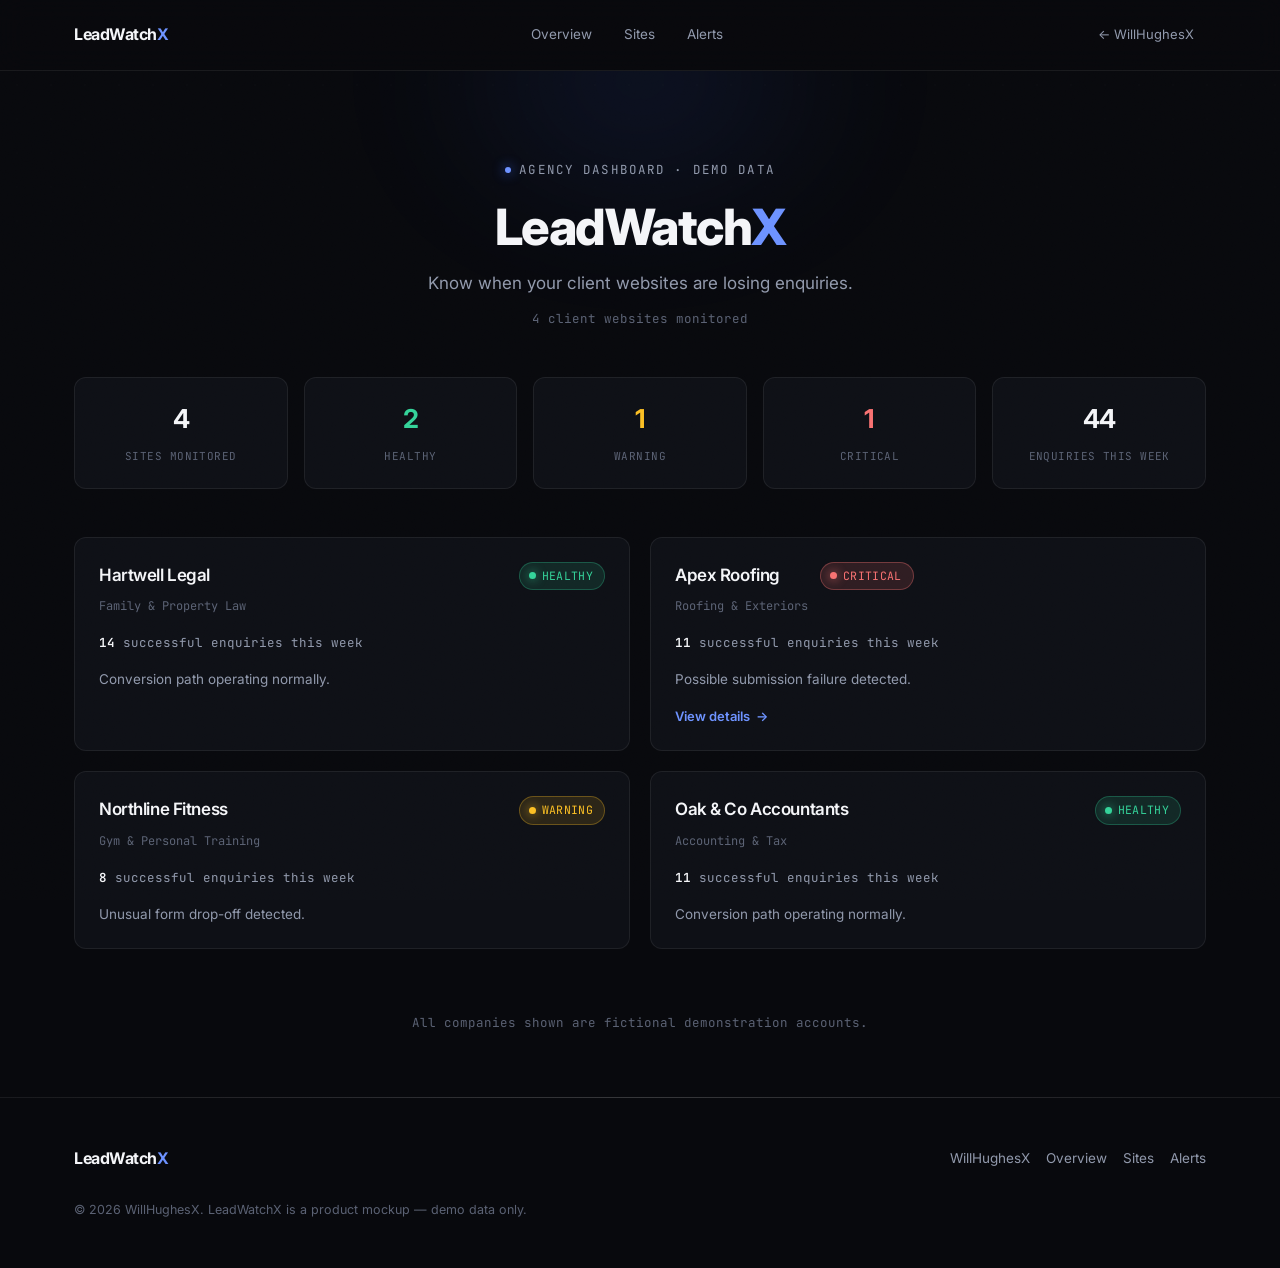
==== commit aa2755c0: "Rename leadwatchx-index.html to index.html" ====
--- a/WillHughesxLandingPage/leadwatchx/index.html
+++ b/WillHughesxLandingPage/leadwatchx/index.html
@@ -33,10 +33,10 @@
       <a href="#top" data-lwx-nav="overview">Overview</a>
       <a href="#sites" data-lwx-nav="overview">Sites</a>
       <a href="#view-detail" data-lwx-open="apex">Alerts</a>
-      <a href="../index.html" class="nav__link--mobile-only">← Back to WillHughesX</a>
     </nav>
 
     <div class="nav__actions">
+      <a href="../index.html" class="lwx-nav__back">← WillHughesX</a>
       <button class="nav__toggle" id="nav-toggle" aria-label="Toggle menu" aria-expanded="false">
         <span></span><span></span><span></span>
       </button>
--- a/WillHughesxLandingPage/styles.css
+++ b/WillHughesxLandingPage/styles.css
@@ -1466,7 +1466,13 @@
   .nav__links.is-open { transform: translateY(0); }
   .nav__links a { padding: var(--space-4) 0; border-bottom: 1px solid var(--color-border); border-radius: 0; }
   .nav__link--mobile-only { display: block; }
-  .nav__links a.nav__link--product { display: none; }
+  .nav__links a.nav__link--product {
+    display: inline-flex;
+    width: fit-content;
+    margin: var(--space-4) 0 var(--space-2);
+    padding: 9px 16px;
+    border-bottom: 1px solid var(--color-accent-border);
+  }
   .nav__toggle { display: flex; }
   .nav__actions .btn--small { display: none; }
   .bento--build { grid-template-columns: 1fr; }
